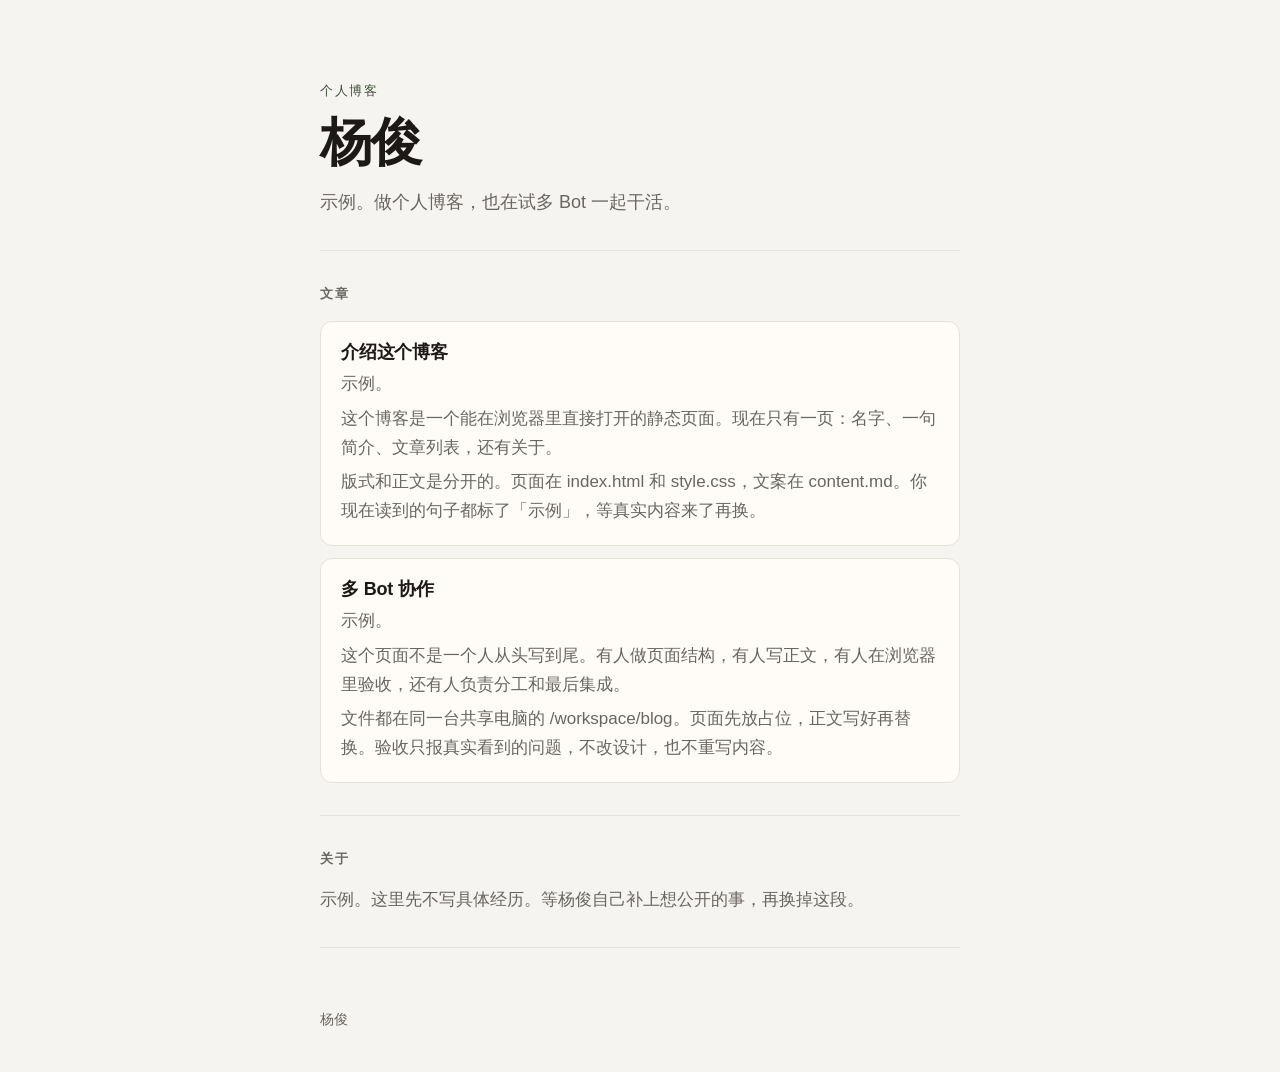
==== index.html @ a37a813a "Add personal blog static site" ====
<!DOCTYPE html>
<html lang="zh-Hans">
<head>
  <meta charset="utf-8">
  <meta name="viewport" content="width=device-width, initial-scale=1">
  <title>杨俊</title>
  <meta name="description" content="示例。做个人博客，也在试多 Bot 一起干活。">
  <link rel="stylesheet" href="style.css">
</head>
<body>
  <main>
    <header class="hero">
      <p class="kicker">个人博客</p>
      <h1>杨俊</h1>
      <p class="bio">示例。做个人博客，也在试多 Bot 一起干活。</p>
    </header>

    <section class="posts" aria-labelledby="posts-heading">
      <h2 id="posts-heading">文章</h2>
      <ol class="post-list">
        <li>
          <article>
            <h3>介绍这个博客</h3>
            <p>示例。</p>
            <p>这个博客是一个能在浏览器里直接打开的静态页面。现在只有一页：名字、一句简介、文章列表，还有关于。</p>
            <p>版式和正文是分开的。页面在 index.html 和 style.css，文案在 content.md。你现在读到的句子都标了「示例」，等真实内容来了再换。</p>
          </article>
        </li>
        <li>
          <article>
            <h3>多 Bot 协作</h3>
            <p>示例。</p>
            <p>这个页面不是一个人从头写到尾。有人做页面结构，有人写正文，有人在浏览器里验收，还有人负责分工和最后集成。</p>
            <p>文件都在同一台共享电脑的 /workspace/blog。页面先放占位，正文写好再替换。验收只报真实看到的问题，不改设计，也不重写内容。</p>
          </article>
        </li>
      </ol>
    </section>

    <section class="about" aria-labelledby="about-heading">
      <h2 id="about-heading">关于</h2>
      <p>示例。这里先不写具体经历。等杨俊自己补上想公开的事，再换掉这段。</p>
    </section>
  </main>
  <footer>
    <p>杨俊</p>
  </footer>
</body>
</html>
---- style.css ----
:root {
  --bg: #f6f4f0;
  --paper: #fffcf8;
  --ink: #1c1917;
  --muted: #6b6560;
  --line: #e6e1d8;
  --accent: #3f4f3a;
  --max: 40rem;
}

*,
*::before,
*::after {
  box-sizing: border-box;
}

html {
  -webkit-text-size-adjust: 100%;
}

body {
  margin: 0;
  min-height: 100vh;
  background: var(--bg);
  color: var(--ink);
  font-family: "PingFang SC", "Hiragino Sans GB", "Noto Sans SC", "Source Han Sans SC", "Microsoft YaHei", sans-serif;
  font-size: 1.0625rem;
  line-height: 1.7;
}

main {
  width: min(100% - 2rem, var(--max));
  margin: 0 auto;
  padding: 3.5rem 0 2.5rem;
}

.hero {
  padding-bottom: 2rem;
  border-bottom: 1px solid var(--line);
}

.kicker {
  margin: 0 0 0.75rem;
  color: var(--accent);
  font-size: 0.8125rem;
  letter-spacing: 0.12em;
}

h1 {
  margin: 0;
  font-size: clamp(2.25rem, 8vw, 3.25rem);
  font-weight: 650;
  letter-spacing: -0.03em;
  line-height: 1.1;
}

.bio {
  margin: 1rem 0 0;
  max-width: 28em;
  color: var(--muted);
  font-size: 1.125rem;
}

section {
  padding: 2rem 0;
  border-bottom: 1px solid var(--line);
}

h2 {
  margin: 0 0 1rem;
  font-size: 0.8125rem;
  font-weight: 600;
  letter-spacing: 0.12em;
  text-transform: uppercase;
  color: var(--muted);
}

.post-list {
  list-style: none;
  margin: 0;
  padding: 0;
  display: grid;
  gap: 0.75rem;
}

.post-list article {
  background: var(--paper);
  border: 1px solid var(--line);
  border-radius: 0.75rem;
  padding: 1rem 1.1rem 1.05rem;
}

.post-list h3 {
  margin: 0;
  font-size: 1.125rem;
  font-weight: 650;
  letter-spacing: -0.01em;
  line-height: 1.35;
}

.post-list p,
.about p {
  margin: 0.35rem 0 0;
  color: var(--muted);
}

footer {
  width: min(100% - 2rem, var(--max));
  margin: 0 auto;
  padding: 1.25rem 0 2.5rem;
  color: var(--muted);
  font-size: 0.875rem;
}

footer p {
  margin: 0;
}

@media (min-width: 40rem) {
  main {
    padding-top: 5rem;
  }

  .post-list article {
    padding: 1.15rem 1.25rem 1.2rem;
  }
}
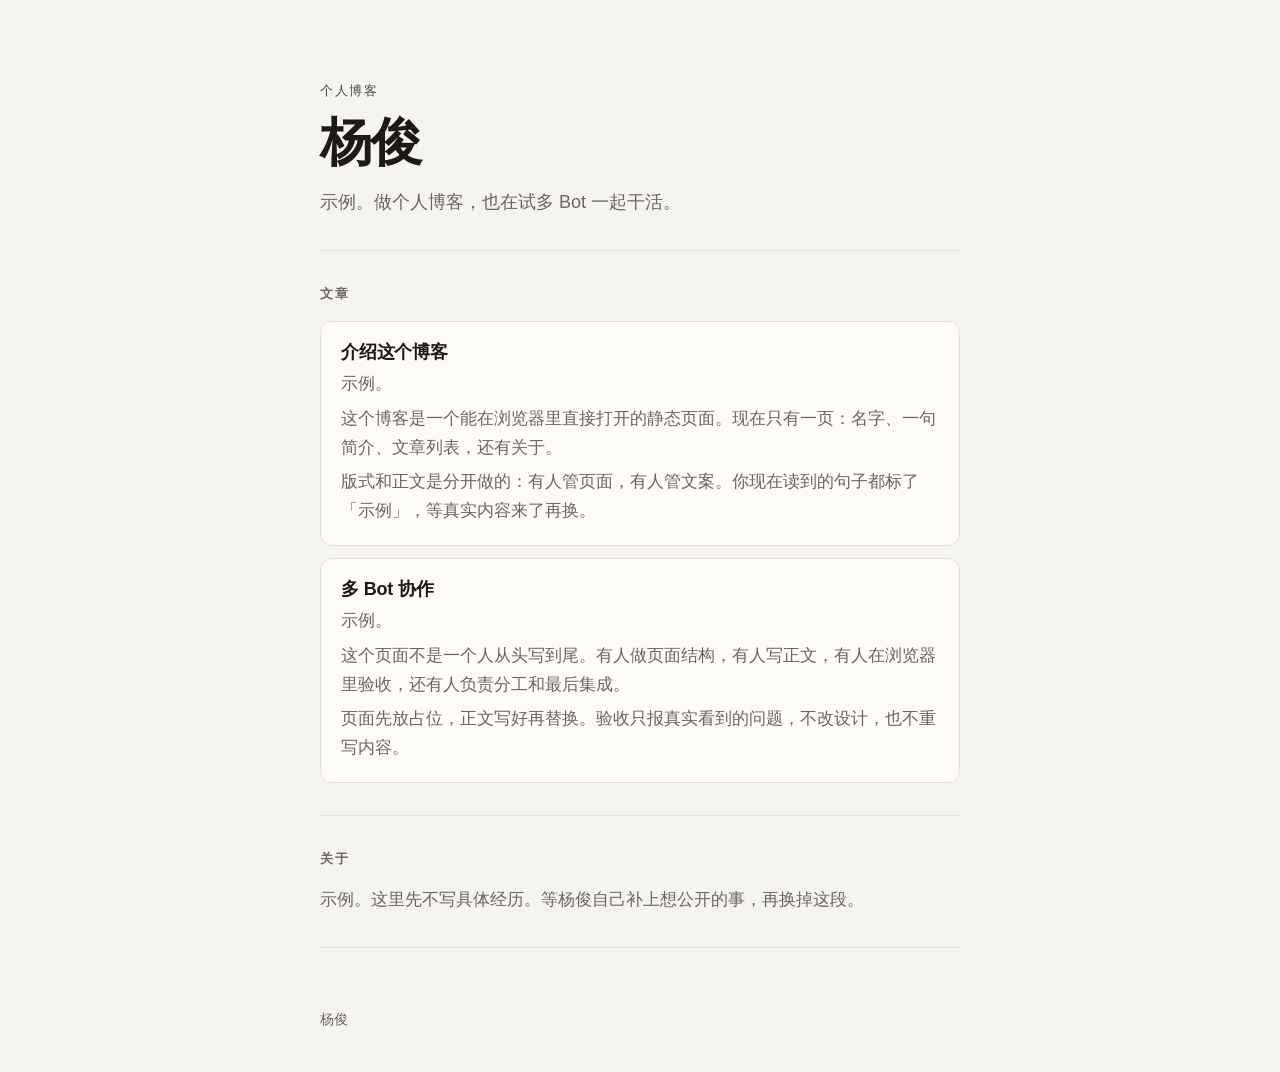
==== commit 56ee2252: "Remove internal paths from public blog copy Sync content.md into index.html so readers no longer see" ====
--- a/index.html
+++ b/index.html
@@ -23,7 +23,7 @@
             <h3>介绍这个博客</h3>
             <p>示例。</p>
             <p>这个博客是一个能在浏览器里直接打开的静态页面。现在只有一页：名字、一句简介、文章列表，还有关于。</p>
-            <p>版式和正文是分开的。页面在 index.html 和 style.css，文案在 content.md。你现在读到的句子都标了「示例」，等真实内容来了再换。</p>
+            <p>版式和正文是分开做的：有人管页面，有人管文案。你现在读到的句子都标了「示例」，等真实内容来了再换。</p>
           </article>
         </li>
         <li>
@@ -31,7 +31,7 @@
             <h3>多 Bot 协作</h3>
             <p>示例。</p>
             <p>这个页面不是一个人从头写到尾。有人做页面结构，有人写正文，有人在浏览器里验收，还有人负责分工和最后集成。</p>
-            <p>文件都在同一台共享电脑的 /workspace/blog。页面先放占位，正文写好再替换。验收只报真实看到的问题，不改设计，也不重写内容。</p>
+            <p>页面先放占位，正文写好再替换。验收只报真实看到的问题，不改设计，也不重写内容。</p>
           </article>
         </li>
       </ol>
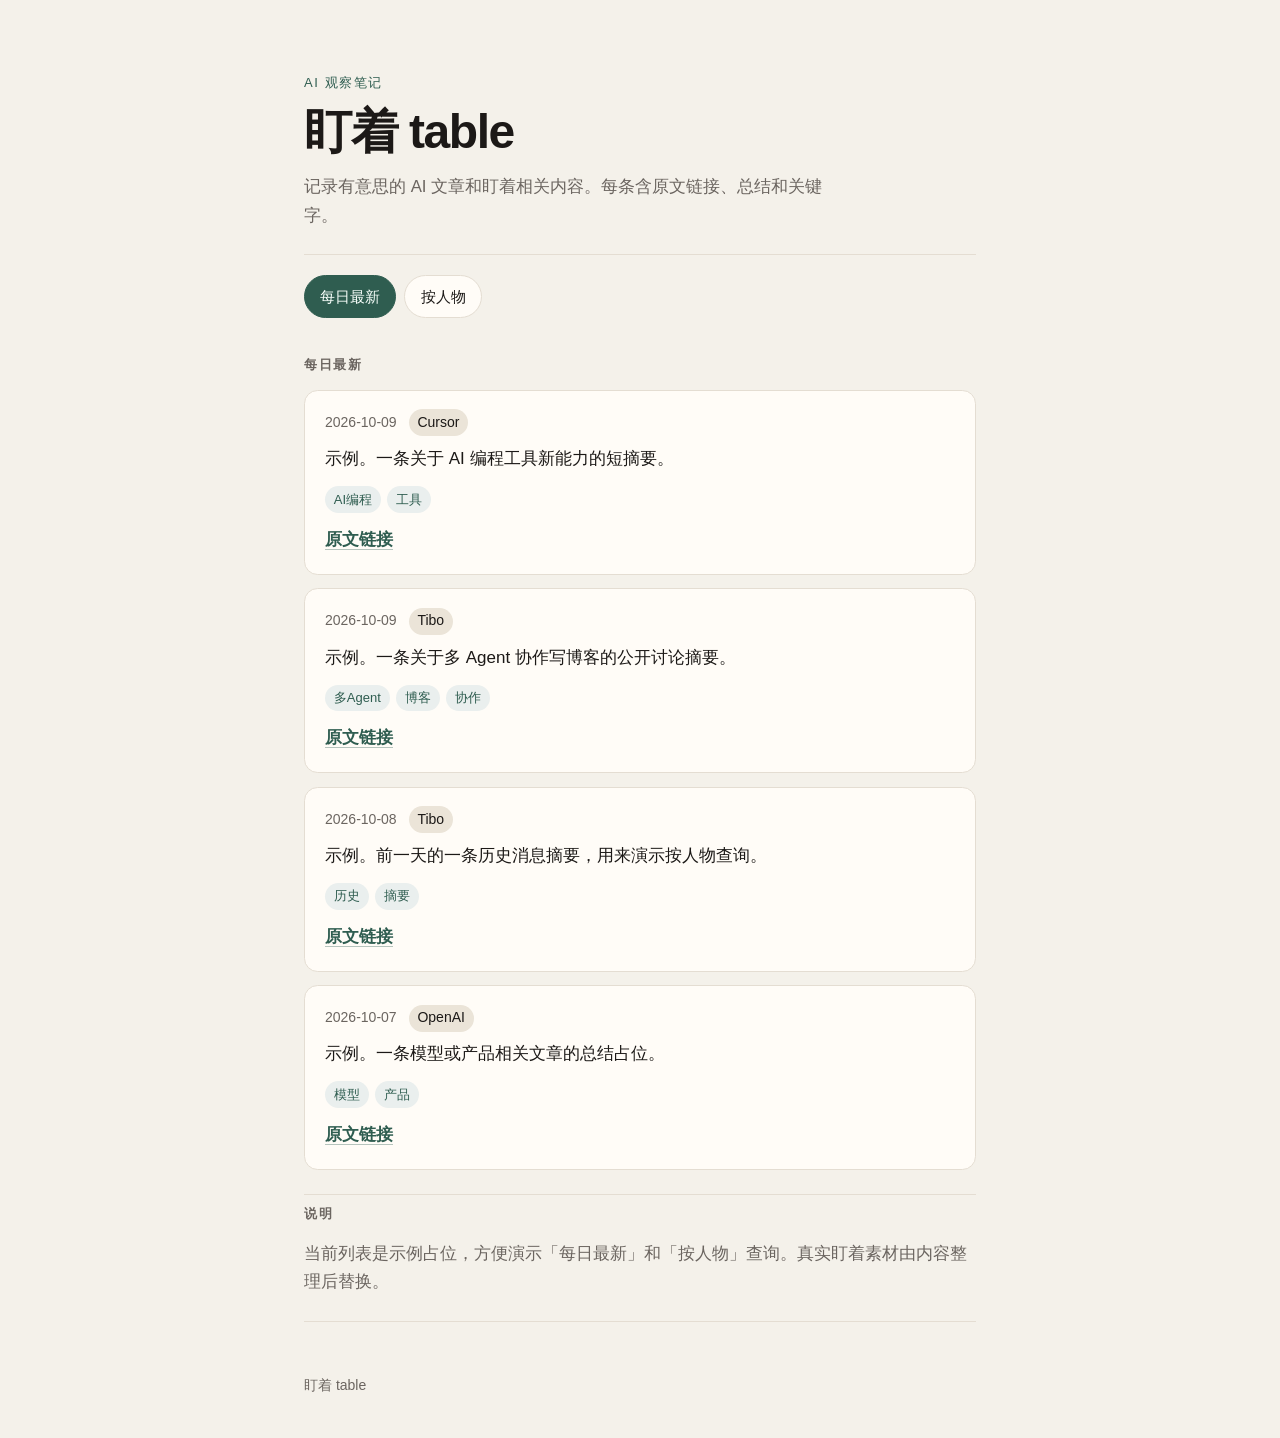
==== commit 8b51e8c2: "Rebuild site as 盯着 table with latest and person views Add placeholder posts with source link, summar" ====
--- a/index.html
+++ b/index.html
@@ -3,47 +3,40 @@
 <head>
   <meta charset="utf-8">
   <meta name="viewport" content="width=device-width, initial-scale=1">
-  <title>杨俊</title>
-  <meta name="description" content="示例。做个人博客，也在试多 Bot 一起干活。">
+  <title>盯着 table</title>
+  <meta name="description" content="盯着 table：记录有意思的 AI 文章与盯着相关内容。">
   <link rel="stylesheet" href="style.css">
 </head>
 <body>
   <main>
     <header class="hero">
-      <p class="kicker">个人博客</p>
-      <h1>杨俊</h1>
-      <p class="bio">示例。做个人博客，也在试多 Bot 一起干活。</p>
+      <p class="kicker">AI 观察笔记</p>
+      <h1>盯着 table</h1>
+      <p class="bio">记录有意思的 AI 文章和盯着相关内容。每条含原文链接、总结和关键字。</p>
     </header>
 
-    <section class="posts" aria-labelledby="posts-heading">
-      <h2 id="posts-heading">文章</h2>
-      <ol class="post-list">
-        <li>
-          <article>
-            <h3>介绍这个博客</h3>
-            <p>示例。</p>
-            <p>这个博客是一个能在浏览器里直接打开的静态页面。现在只有一页：名字、一句简介、文章列表，还有关于。</p>
-            <p>版式和正文是分开做的：有人管页面，有人管文案。你现在读到的句子都标了「示例」，等真实内容来了再换。</p>
-          </article>
-        </li>
-        <li>
-          <article>
-            <h3>多 Bot 协作</h3>
-            <p>示例。</p>
-            <p>这个页面不是一个人从头写到尾。有人做页面结构，有人写正文，有人在浏览器里验收，还有人负责分工和最后集成。</p>
-            <p>页面先放占位，正文写好再替换。验收只报真实看到的问题，不改设计，也不重写内容。</p>
-          </article>
-        </li>
-      </ol>
+    <nav class="tabs" role="tablist" aria-label="查询方式">
+      <button type="button" class="tab is-active" role="tab" data-view="latest" aria-selected="true">每日最新</button>
+      <button type="button" class="tab" role="tab" data-view="person" aria-selected="false">按人物</button>
+    </nav>
+
+    <div id="person-bar" class="person-bar" hidden aria-label="人物筛选"></div>
+
+    <section class="feed" aria-labelledby="view-label">
+      <h2 id="view-label">每日最新</h2>
+      <div id="post-list" class="post-list"></div>
+      <p id="empty" class="empty" hidden>暂无条目。</p>
     </section>
 
     <section class="about" aria-labelledby="about-heading">
-      <h2 id="about-heading">关于</h2>
-      <p>示例。这里先不写具体经历。等杨俊自己补上想公开的事，再换掉这段。</p>
+      <h2 id="about-heading">说明</h2>
+      <p>当前列表是示例占位，方便演示「每日最新」和「按人物」查询。真实盯着素材由内容整理后替换。</p>
     </section>
   </main>
   <footer>
-    <p>杨俊</p>
+    <p>盯着 table</p>
   </footer>
+  <script src="data.js"></script>
+  <script src="app.js"></script>
 </body>
 </html>
--- a/style.css
+++ b/style.css
@@ -1,11 +1,12 @@
 :root {
-  --bg: #f6f4f0;
-  --paper: #fffcf8;
+  --bg: #f4f1ea;
+  --paper: #fffcf7;
   --ink: #1c1917;
   --muted: #6b6560;
-  --line: #e6e1d8;
-  --accent: #3f4f3a;
-  --max: 40rem;
+  --line: #e4ddd2;
+  --accent: #2f5d50;
+  --chip: #ebe4d8;
+  --max: 42rem;
 }
 
 *,
@@ -31,11 +32,11 @@
 main {
   width: min(100% - 2rem, var(--max));
   margin: 0 auto;
-  padding: 3.5rem 0 2.5rem;
+  padding: 3rem 0 2rem;
 }
 
 .hero {
-  padding-bottom: 2rem;
+  padding-bottom: 1.5rem;
   border-bottom: 1px solid var(--line);
 }
 
@@ -48,26 +49,65 @@
 
 h1 {
   margin: 0;
-  font-size: clamp(2.25rem, 8vw, 3.25rem);
+  font-size: clamp(2rem, 8vw, 3rem);
   font-weight: 650;
   letter-spacing: -0.03em;
   line-height: 1.1;
 }
 
 .bio {
-  margin: 1rem 0 0;
-  max-width: 28em;
-  color: var(--muted);
-  font-size: 1.125rem;
-}
-
-section {
-  padding: 2rem 0;
+  margin: 0.9rem 0 0;
+  max-width: 32em;
+  color: var(--muted);
+  font-size: 1.05rem;
+}
+
+.tabs {
+  display: flex;
+  gap: 0.5rem;
+  margin: 1.25rem 0 0.75rem;
+}
+
+.tab,
+.chip {
+  appearance: none;
+  border: 1px solid var(--line);
+  background: var(--paper);
+  color: var(--ink);
+  border-radius: 999px;
+  padding: 0.45rem 0.95rem;
+  font: inherit;
+  font-size: 0.95rem;
+  cursor: pointer;
+}
+
+.tab.is-active,
+.tab[aria-selected="true"],
+.chip[aria-pressed="true"] {
+  background: var(--accent);
+  border-color: var(--accent);
+  color: #f8fffb;
+}
+
+.person-bar {
+  display: flex;
+  flex-wrap: wrap;
+  gap: 0.5rem;
+  margin: 0 0 1rem;
+}
+
+.chip {
+  background: var(--chip);
+}
+
+.feed,
+.about {
+  padding: 0.5rem 0 1.5rem;
   border-bottom: 1px solid var(--line);
 }
 
 h2 {
-  margin: 0 0 1rem;
+  margin: 0 0 0.9rem;
   font-size: 0.8125rem;
   font-weight: 600;
   letter-spacing: 0.12em;
@@ -76,31 +116,79 @@
 }
 
 .post-list {
-  list-style: none;
-  margin: 0;
-  padding: 0;
   display: grid;
-  gap: 0.75rem;
-}
-
-.post-list article {
+  gap: 0.85rem;
+}
+
+.card {
   background: var(--paper);
   border: 1px solid var(--line);
-  border-radius: 0.75rem;
+  border-radius: 0.85rem;
   padding: 1rem 1.1rem 1.05rem;
 }
 
-.post-list h3 {
-  margin: 0;
-  font-size: 1.125rem;
-  font-weight: 650;
-  letter-spacing: -0.01em;
-  line-height: 1.35;
-}
-
-.post-list p,
+.meta {
+  display: flex;
+  flex-wrap: wrap;
+  gap: 0.5rem 0.75rem;
+  align-items: center;
+  color: var(--muted);
+  font-size: 0.875rem;
+}
+
+.person {
+  display: inline-flex;
+  align-items: center;
+  padding: 0.1rem 0.55rem;
+  border-radius: 999px;
+  background: var(--chip);
+  color: var(--ink);
+}
+
+.summary {
+  margin: 0.55rem 0 0;
+}
+
+.keywords {
+  list-style: none;
+  display: flex;
+  flex-wrap: wrap;
+  gap: 0.4rem;
+  margin: 0.75rem 0 0;
+  padding: 0;
+}
+
+.keywords li {
+  font-size: 0.8125rem;
+  color: var(--accent);
+  background: color-mix(in srgb, var(--accent) 10%, white);
+  border-radius: 999px;
+  padding: 0.15rem 0.55rem;
+}
+
+.link-row {
+  margin: 0.8rem 0 0;
+}
+
+.link-row a {
+  color: var(--accent);
+  font-weight: 600;
+  text-decoration: none;
+  border-bottom: 1px solid color-mix(in srgb, var(--accent) 35%, transparent);
+}
+
+.link-row a:hover,
+.link-row a:focus-visible {
+  border-bottom-color: var(--accent);
+}
+
+.empty {
+  margin: 0;
+  color: var(--muted);
+}
+
 .about p {
-  margin: 0.35rem 0 0;
+  margin: 0;
   color: var(--muted);
 }
 
@@ -118,10 +206,10 @@
 
 @media (min-width: 40rem) {
   main {
-    padding-top: 5rem;
+    padding-top: 4.5rem;
   }
 
-  .post-list article {
+  .card {
     padding: 1.15rem 1.25rem 1.2rem;
   }
 }
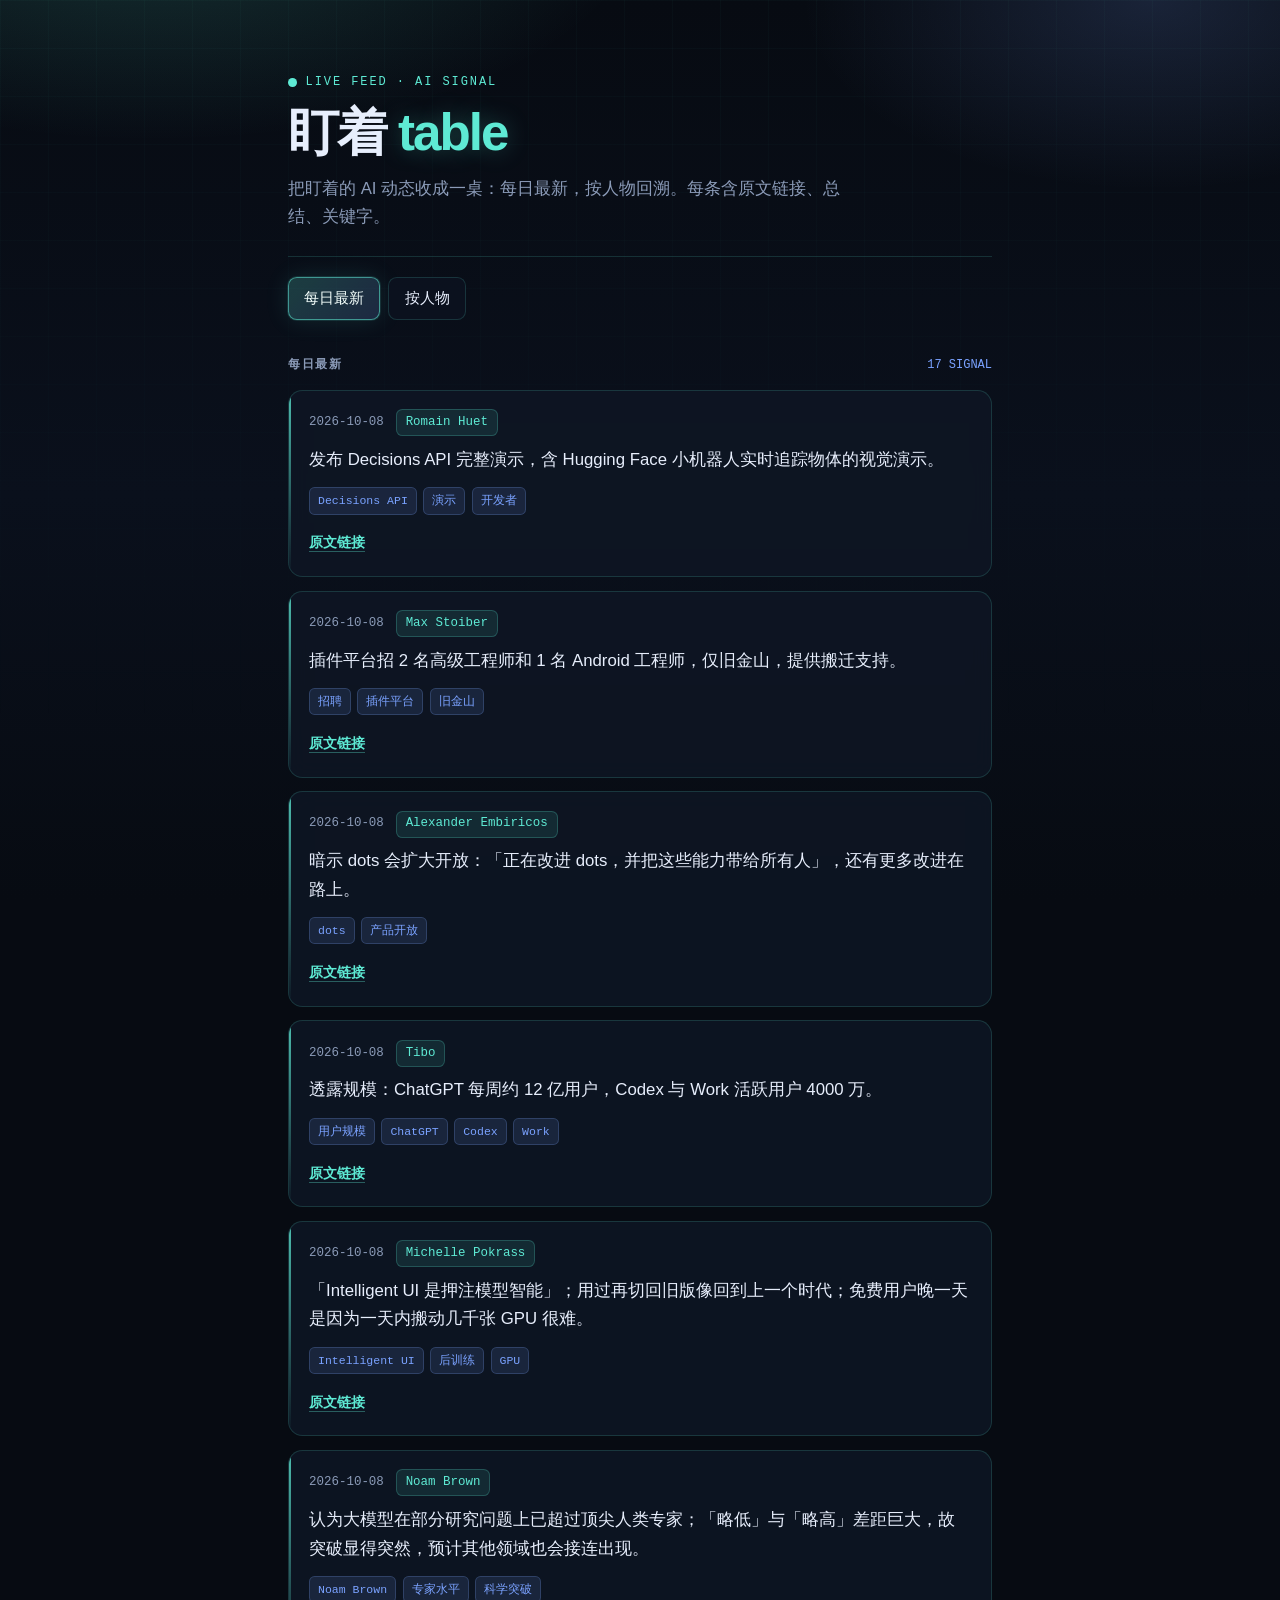
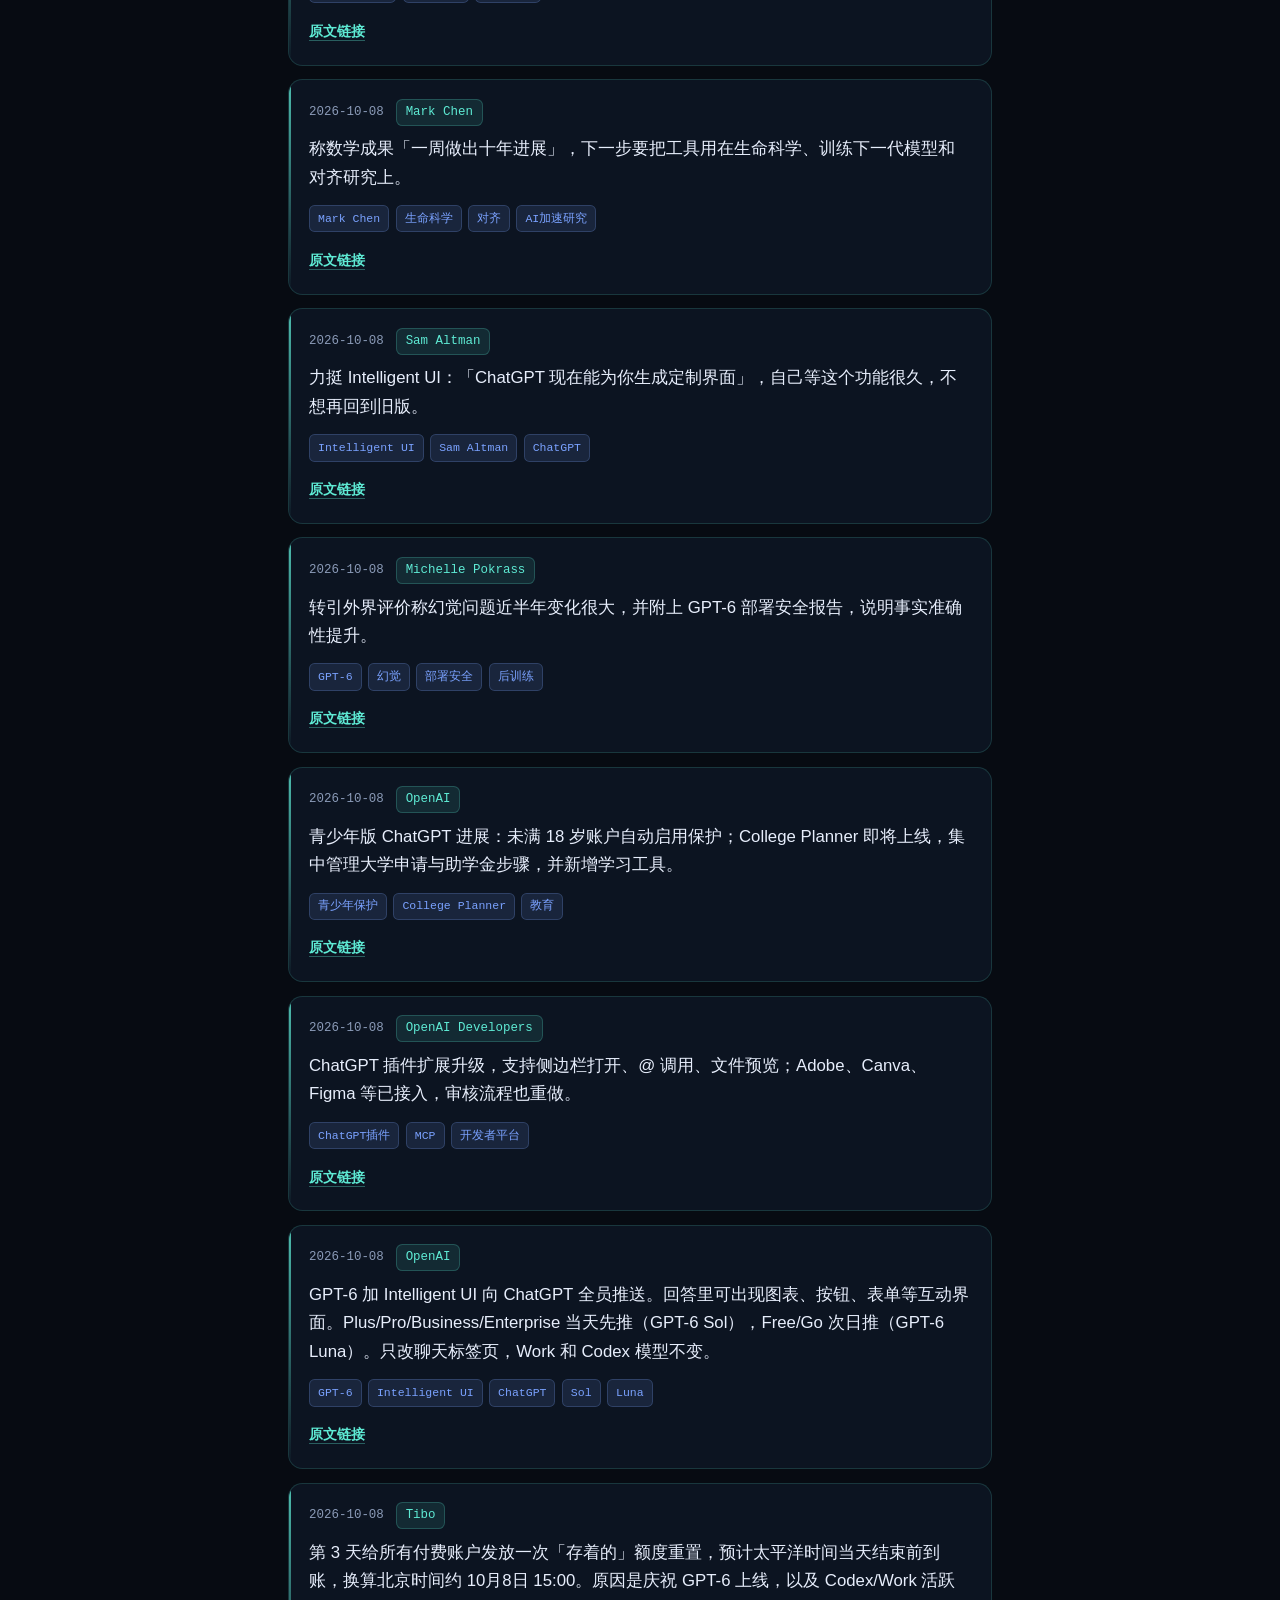
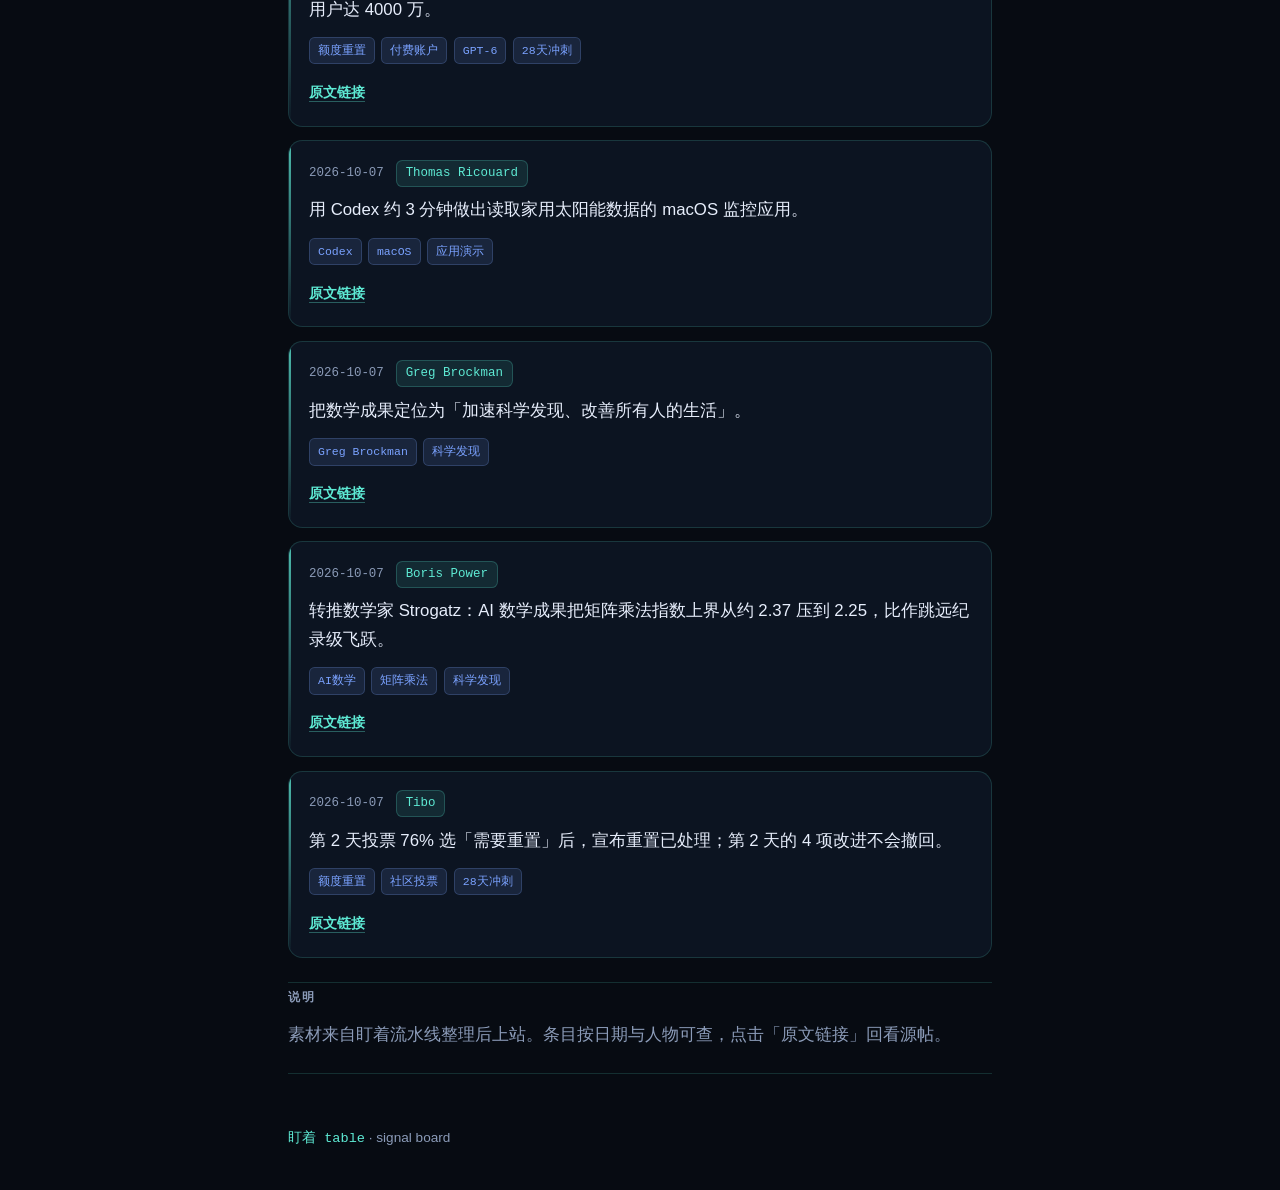
==== commit 1de01652: "Ship Oct 8 watch entries and darker tech UI Replace placeholders with curated posts and restyle the " ====
--- a/index.html
+++ b/index.html
@@ -5,14 +5,19 @@
   <meta name="viewport" content="width=device-width, initial-scale=1">
   <title>盯着 table</title>
   <meta name="description" content="盯着 table：记录有意思的 AI 文章与盯着相关内容。">
+  <meta name="theme-color" content="#070b12">
   <link rel="stylesheet" href="style.css">
 </head>
 <body>
+  <div class="bg" aria-hidden="true"></div>
   <main>
     <header class="hero">
-      <p class="kicker">AI 观察笔记</p>
-      <h1>盯着 table</h1>
-      <p class="bio">记录有意思的 AI 文章和盯着相关内容。每条含原文链接、总结和关键字。</p>
+      <div class="status-row">
+        <span class="pulse" aria-hidden="true"></span>
+        <p class="kicker">LIVE FEED · AI SIGNAL</p>
+      </div>
+      <h1>盯着 <span class="accent">table</span></h1>
+      <p class="bio">把盯着的 AI 动态收成一桌：每日最新，按人物回溯。每条含原文链接、总结、关键字。</p>
     </header>
 
     <nav class="tabs" role="tablist" aria-label="查询方式">
@@ -23,18 +28,21 @@
     <div id="person-bar" class="person-bar" hidden aria-label="人物筛选"></div>
 
     <section class="feed" aria-labelledby="view-label">
-      <h2 id="view-label">每日最新</h2>
+      <div class="section-head">
+        <h2 id="view-label">每日最新</h2>
+        <p class="count" id="post-count"></p>
+      </div>
       <div id="post-list" class="post-list"></div>
       <p id="empty" class="empty" hidden>暂无条目。</p>
     </section>
 
     <section class="about" aria-labelledby="about-heading">
       <h2 id="about-heading">说明</h2>
-      <p>当前列表是示例占位，方便演示「每日最新」和「按人物」查询。真实盯着素材由内容整理后替换。</p>
+      <p>素材来自盯着流水线整理后上站。条目按日期与人物可查，点击「原文链接」回看源帖。</p>
     </section>
   </main>
   <footer>
-    <p>盯着 table</p>
+    <p><span class="mono">盯着 table</span> · signal board</p>
   </footer>
   <script src="data.js"></script>
   <script src="app.js"></script>
--- a/style.css
+++ b/style.css
@@ -1,12 +1,16 @@
 :root {
-  --bg: #f4f1ea;
-  --paper: #fffcf7;
-  --ink: #1c1917;
-  --muted: #6b6560;
-  --line: #e4ddd2;
-  --accent: #2f5d50;
-  --chip: #ebe4d8;
-  --max: 42rem;
+  --bg: #070b12;
+  --bg-2: #0c1220;
+  --paper: rgba(14, 22, 36, 0.88);
+  --ink: #e7eefc;
+  --muted: #8b9bb8;
+  --line: rgba(94, 234, 212, 0.16);
+  --accent: #5eead4;
+  --accent-2: #7aa2ff;
+  --glow: rgba(94, 234, 212, 0.28);
+  --chip: rgba(122, 162, 255, 0.12);
+  --max: 44rem;
+  --mono: ui-monospace, SFMono-Regular, Menlo, Consolas, "Liberation Mono", monospace;
 }
 
 *,
@@ -25,8 +29,30 @@
   background: var(--bg);
   color: var(--ink);
   font-family: "PingFang SC", "Hiragino Sans GB", "Noto Sans SC", "Source Han Sans SC", "Microsoft YaHei", sans-serif;
-  font-size: 1.0625rem;
+  font-size: 1.05rem;
   line-height: 1.7;
+}
+
+.bg {
+  position: fixed;
+  inset: 0;
+  z-index: -1;
+  background:
+    radial-gradient(900px 420px at 12% -10%, rgba(94, 234, 212, 0.18), transparent 55%),
+    radial-gradient(700px 380px at 90% 0%, rgba(122, 162, 255, 0.16), transparent 50%),
+    linear-gradient(180deg, #070b12 0%, #0a101c 55%, #070b12 100%);
+}
+
+.bg::after {
+  content: "";
+  position: absolute;
+  inset: 0;
+  background-image:
+    linear-gradient(rgba(94, 234, 212, 0.05) 1px, transparent 1px),
+    linear-gradient(90deg, rgba(94, 234, 212, 0.05) 1px, transparent 1px);
+  background-size: 48px 48px;
+  mask-image: linear-gradient(180deg, rgba(0, 0, 0, 0.55), transparent 85%);
+  pointer-events: none;
 }
 
 main {
@@ -40,79 +66,131 @@
   border-bottom: 1px solid var(--line);
 }
 
+.status-row {
+  display: flex;
+  align-items: center;
+  gap: 0.55rem;
+  margin-bottom: 0.85rem;
+}
+
+.pulse {
+  width: 0.55rem;
+  height: 0.55rem;
+  border-radius: 50%;
+  background: var(--accent);
+  box-shadow: 0 0 0 0 var(--glow);
+  animation: pulse 2s infinite;
+}
+
+@keyframes pulse {
+  0% { box-shadow: 0 0 0 0 rgba(94, 234, 212, 0.45); }
+  70% { box-shadow: 0 0 0 0.55rem rgba(94, 234, 212, 0); }
+  100% { box-shadow: 0 0 0 0 rgba(94, 234, 212, 0); }
+}
+
 .kicker {
-  margin: 0 0 0.75rem;
-  color: var(--accent);
-  font-size: 0.8125rem;
-  letter-spacing: 0.12em;
+  margin: 0;
+  color: var(--accent);
+  font-family: var(--mono);
+  font-size: 0.75rem;
+  letter-spacing: 0.16em;
 }
 
 h1 {
   margin: 0;
-  font-size: clamp(2rem, 8vw, 3rem);
-  font-weight: 650;
-  letter-spacing: -0.03em;
-  line-height: 1.1;
+  font-size: clamp(2.2rem, 9vw, 3.2rem);
+  font-weight: 700;
+  letter-spacing: -0.04em;
+  line-height: 1.05;
+}
+
+h1 .accent {
+  color: var(--accent);
+  text-shadow: 0 0 24px var(--glow);
 }
 
 .bio {
-  margin: 0.9rem 0 0;
-  max-width: 32em;
-  color: var(--muted);
-  font-size: 1.05rem;
+  margin: 0.95rem 0 0;
+  max-width: 34em;
+  color: var(--muted);
 }
 
 .tabs {
   display: flex;
   gap: 0.5rem;
-  margin: 1.25rem 0 0.75rem;
+  margin: 1.25rem 0 0.85rem;
 }
 
 .tab,
 .chip {
   appearance: none;
   border: 1px solid var(--line);
-  background: var(--paper);
+  background: rgba(12, 18, 32, 0.85);
   color: var(--ink);
-  border-radius: 999px;
-  padding: 0.45rem 0.95rem;
+  border-radius: 0.55rem;
+  padding: 0.5rem 0.95rem;
   font: inherit;
-  font-size: 0.95rem;
+  font-size: 0.92rem;
   cursor: pointer;
+  transition: border-color 0.15s ease, background 0.15s ease, box-shadow 0.15s ease;
+}
+
+.tab:hover,
+.chip:hover {
+  border-color: rgba(94, 234, 212, 0.45);
 }
 
 .tab.is-active,
 .tab[aria-selected="true"],
 .chip[aria-pressed="true"] {
-  background: var(--accent);
-  border-color: var(--accent);
-  color: #f8fffb;
+  background: linear-gradient(135deg, rgba(94, 234, 212, 0.22), rgba(122, 162, 255, 0.18));
+  border-color: rgba(94, 234, 212, 0.55);
+  color: #f4fffc;
+  box-shadow: 0 0 0 1px rgba(94, 234, 212, 0.12), 0 0 24px rgba(94, 234, 212, 0.12);
 }
 
 .person-bar {
   display: flex;
   flex-wrap: wrap;
-  gap: 0.5rem;
+  gap: 0.45rem;
   margin: 0 0 1rem;
 }
 
 .chip {
   background: var(--chip);
+  font-family: var(--mono);
+  font-size: 0.8rem;
 }
 
 .feed,
 .about {
-  padding: 0.5rem 0 1.5rem;
+  padding: 0.35rem 0 1.5rem;
   border-bottom: 1px solid var(--line);
 }
 
+.section-head {
+  display: flex;
+  align-items: baseline;
+  justify-content: space-between;
+  gap: 1rem;
+  margin-bottom: 0.9rem;
+}
+
 h2 {
-  margin: 0 0 0.9rem;
-  font-size: 0.8125rem;
+  margin: 0;
+  font-family: var(--mono);
+  font-size: 0.75rem;
   font-weight: 600;
-  letter-spacing: 0.12em;
+  letter-spacing: 0.14em;
   text-transform: uppercase;
   color: var(--muted);
+}
+
+.count {
+  margin: 0;
+  font-family: var(--mono);
+  font-size: 0.75rem;
+  color: var(--accent-2);
 }
 
 .post-list {
@@ -121,10 +199,22 @@
 }
 
 .card {
+  position: relative;
   background: var(--paper);
   border: 1px solid var(--line);
-  border-radius: 0.85rem;
+  border-radius: 0.9rem;
   padding: 1rem 1.1rem 1.05rem;
+  backdrop-filter: blur(10px);
+  overflow: hidden;
+}
+
+.card::before {
+  content: "";
+  position: absolute;
+  inset: 0 auto 0 0;
+  width: 2px;
+  background: linear-gradient(180deg, var(--accent), transparent);
+  opacity: 0.8;
 }
 
 .meta {
@@ -133,20 +223,22 @@
   gap: 0.5rem 0.75rem;
   align-items: center;
   color: var(--muted);
-  font-size: 0.875rem;
+  font-family: var(--mono);
+  font-size: 0.78rem;
 }
 
 .person {
   display: inline-flex;
   align-items: center;
-  padding: 0.1rem 0.55rem;
-  border-radius: 999px;
-  background: var(--chip);
-  color: var(--ink);
+  padding: 0.12rem 0.55rem;
+  border-radius: 0.4rem;
+  background: rgba(94, 234, 212, 0.1);
+  border: 1px solid rgba(94, 234, 212, 0.22);
+  color: var(--accent);
 }
 
 .summary {
-  margin: 0.55rem 0 0;
+  margin: 0.6rem 0 0;
 }
 
 .keywords {
@@ -154,41 +246,48 @@
   display: flex;
   flex-wrap: wrap;
   gap: 0.4rem;
-  margin: 0.75rem 0 0;
+  margin: 0.8rem 0 0;
   padding: 0;
 }
 
 .keywords li {
-  font-size: 0.8125rem;
-  color: var(--accent);
-  background: color-mix(in srgb, var(--accent) 10%, white);
-  border-radius: 999px;
-  padding: 0.15rem 0.55rem;
+  font-family: var(--mono);
+  font-size: 0.72rem;
+  color: var(--accent-2);
+  background: rgba(122, 162, 255, 0.12);
+  border: 1px solid rgba(122, 162, 255, 0.22);
+  border-radius: 0.35rem;
+  padding: 0.18rem 0.5rem;
 }
 
 .link-row {
-  margin: 0.8rem 0 0;
+  margin: 0.85rem 0 0;
 }
 
 .link-row a {
   color: var(--accent);
+  font-family: var(--mono);
+  font-size: 0.85rem;
   font-weight: 600;
   text-decoration: none;
-  border-bottom: 1px solid color-mix(in srgb, var(--accent) 35%, transparent);
+  border-bottom: 1px solid rgba(94, 234, 212, 0.35);
 }
 
 .link-row a:hover,
 .link-row a:focus-visible {
   border-bottom-color: var(--accent);
+  text-shadow: 0 0 12px var(--glow);
 }
 
 .empty {
   margin: 0;
   color: var(--muted);
+  font-family: var(--mono);
+  font-size: 0.85rem;
 }
 
 .about p {
-  margin: 0;
+  margin: 0.75rem 0 0;
   color: var(--muted);
 }
 
@@ -197,11 +296,16 @@
   margin: 0 auto;
   padding: 1.25rem 0 2.5rem;
   color: var(--muted);
-  font-size: 0.875rem;
+  font-size: 0.85rem;
 }
 
 footer p {
   margin: 0;
+}
+
+.mono {
+  font-family: var(--mono);
+  color: var(--accent);
 }
 
 @media (min-width: 40rem) {
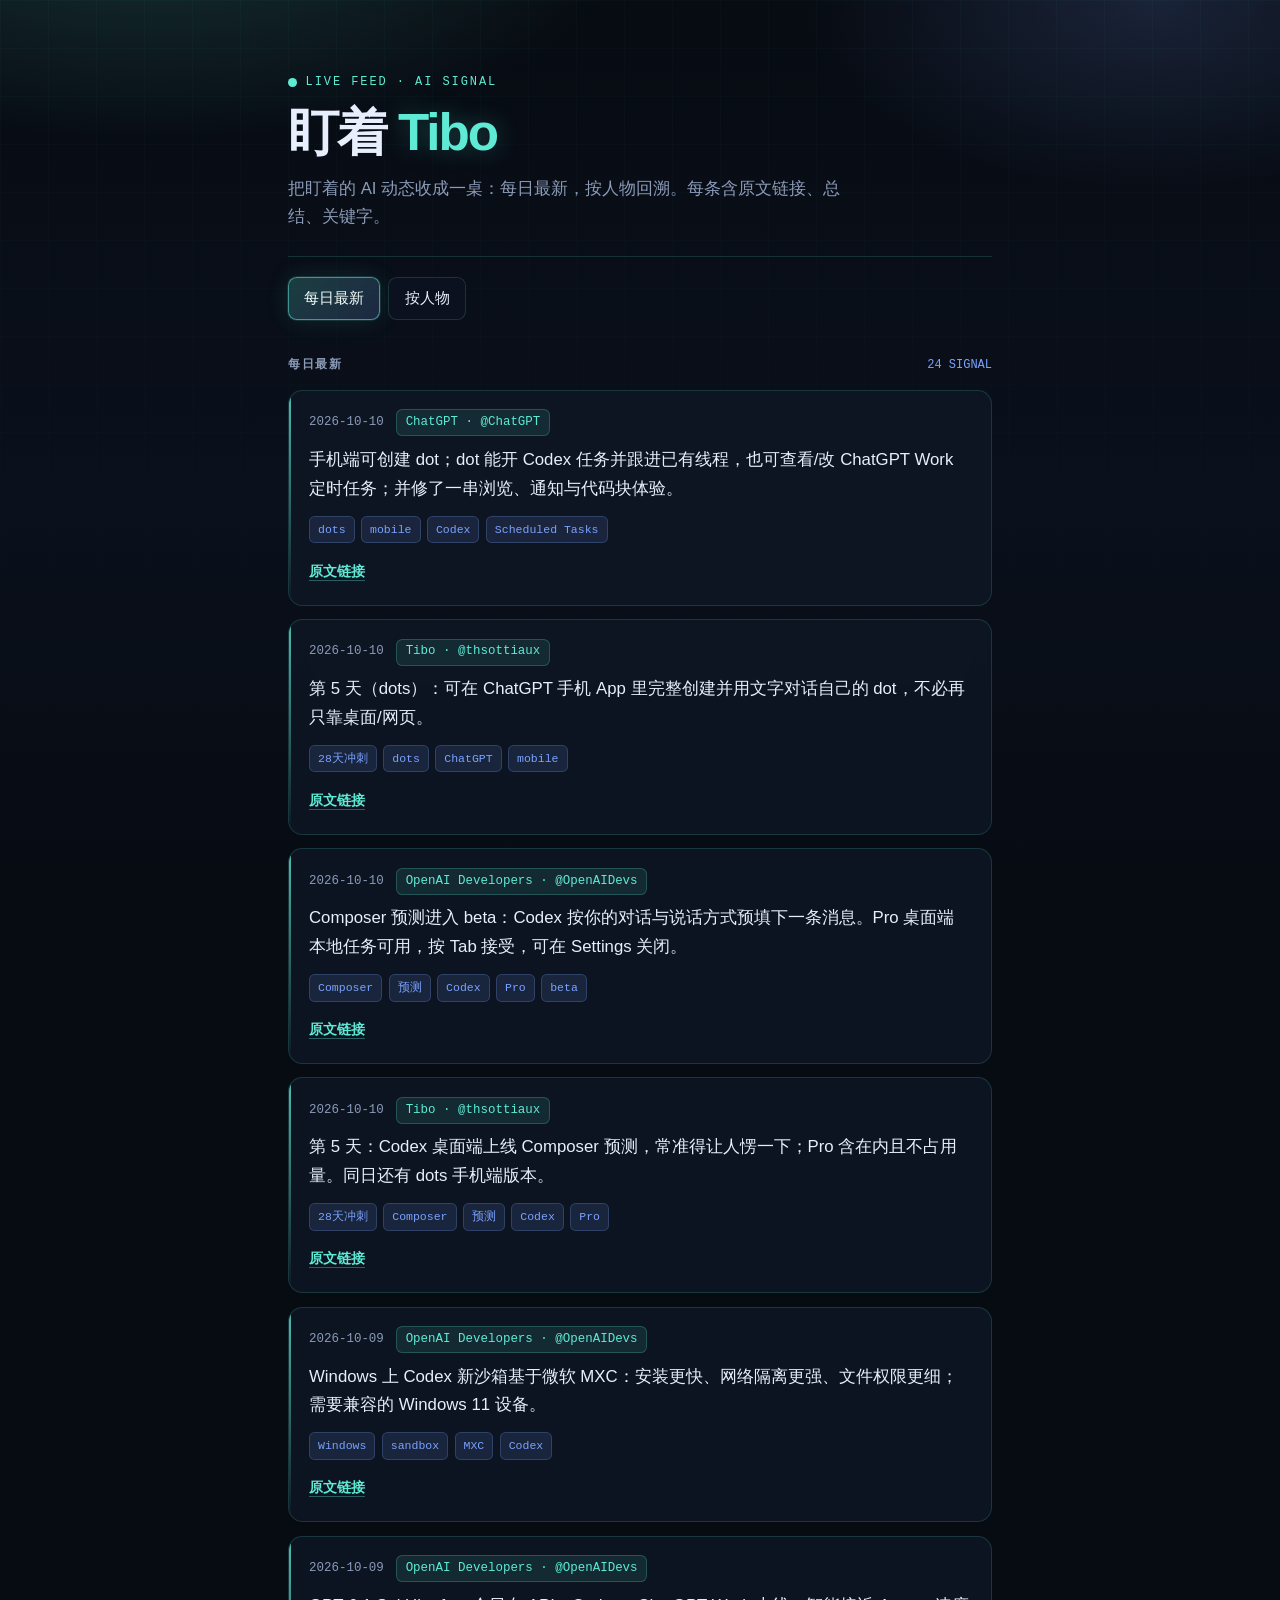
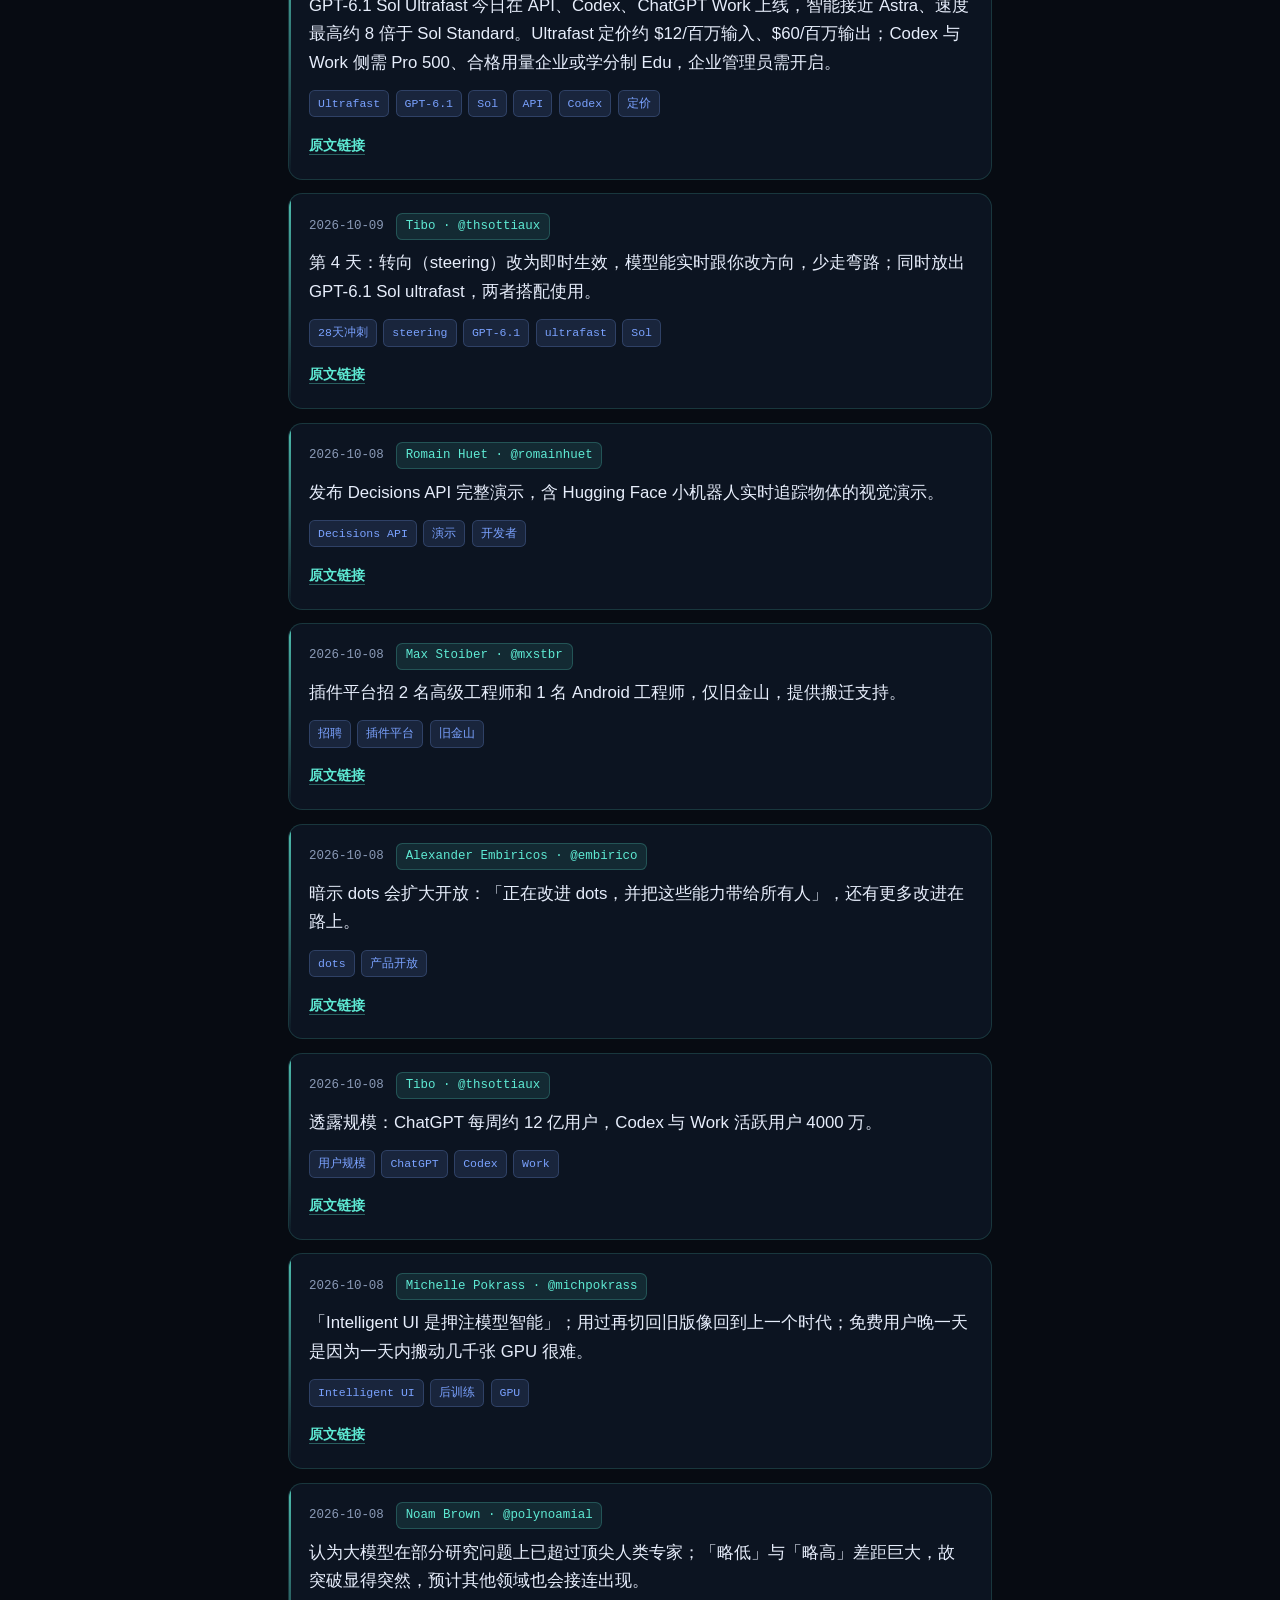
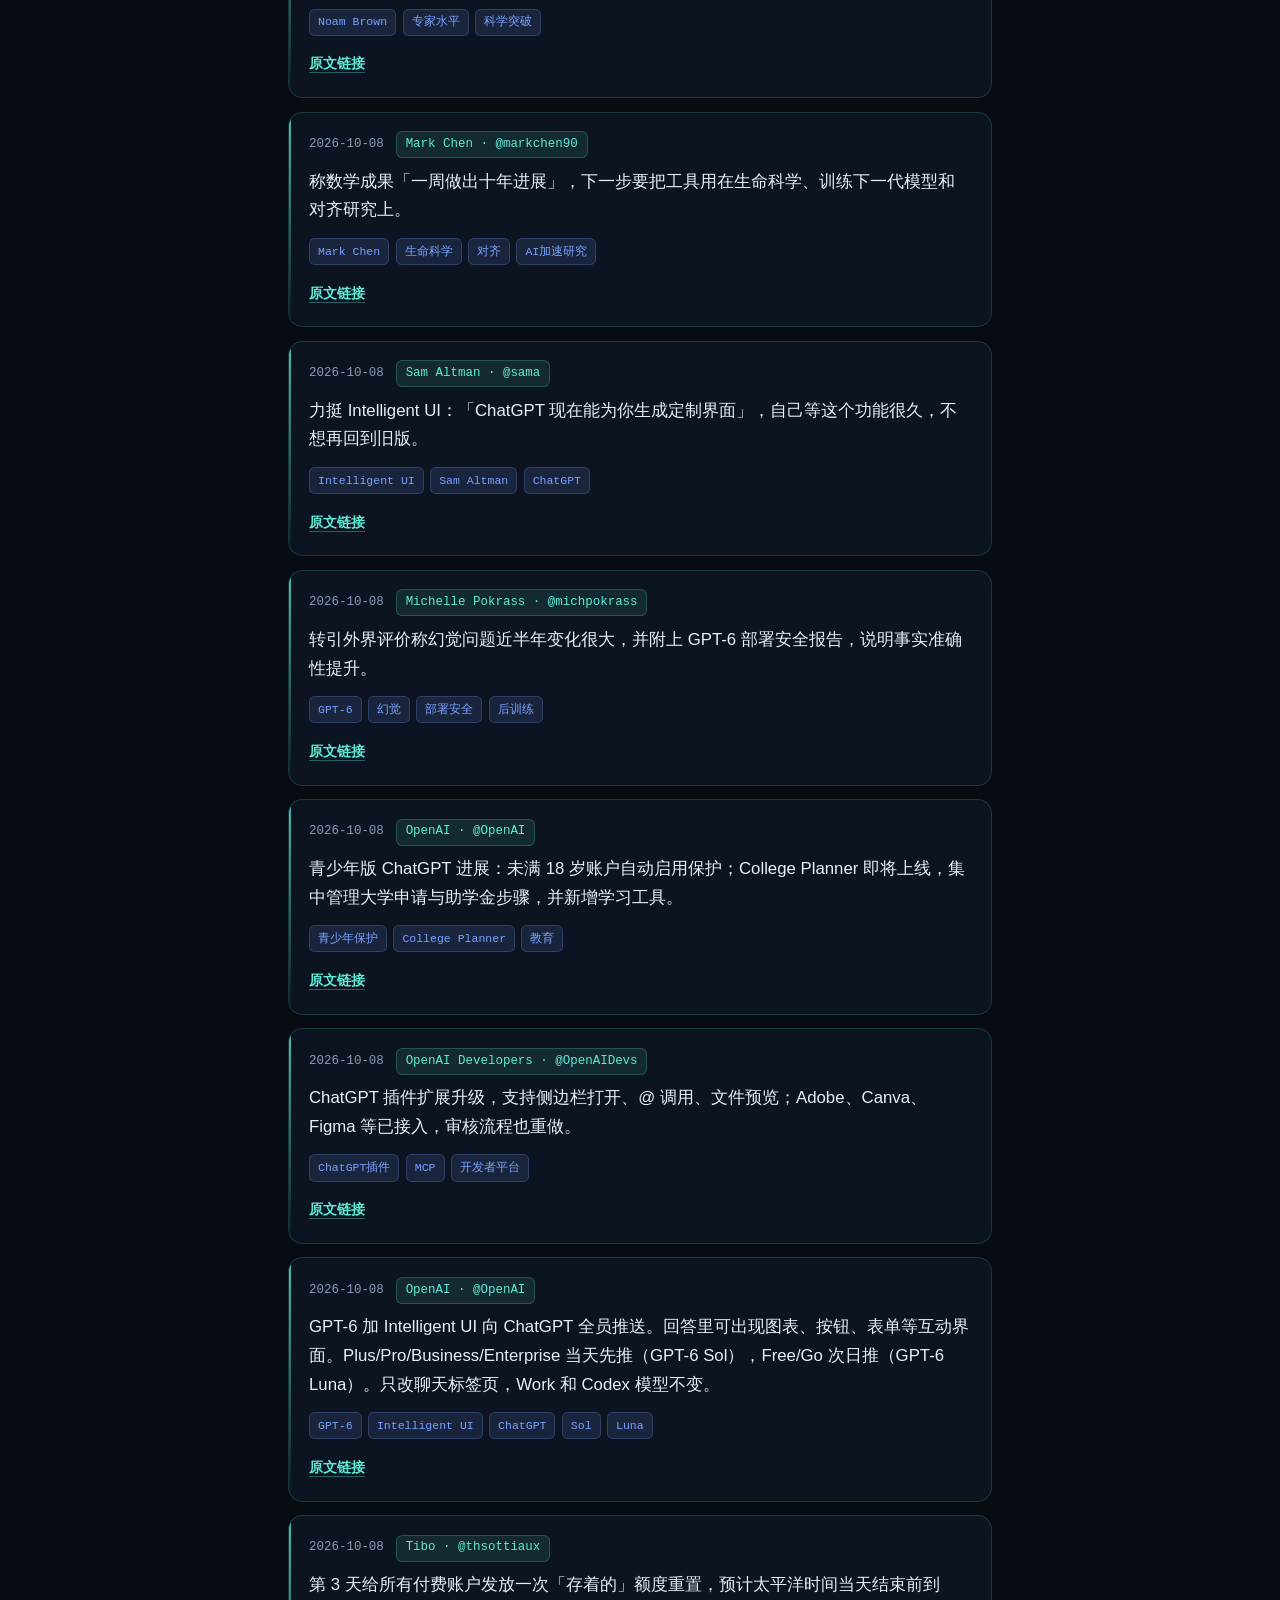
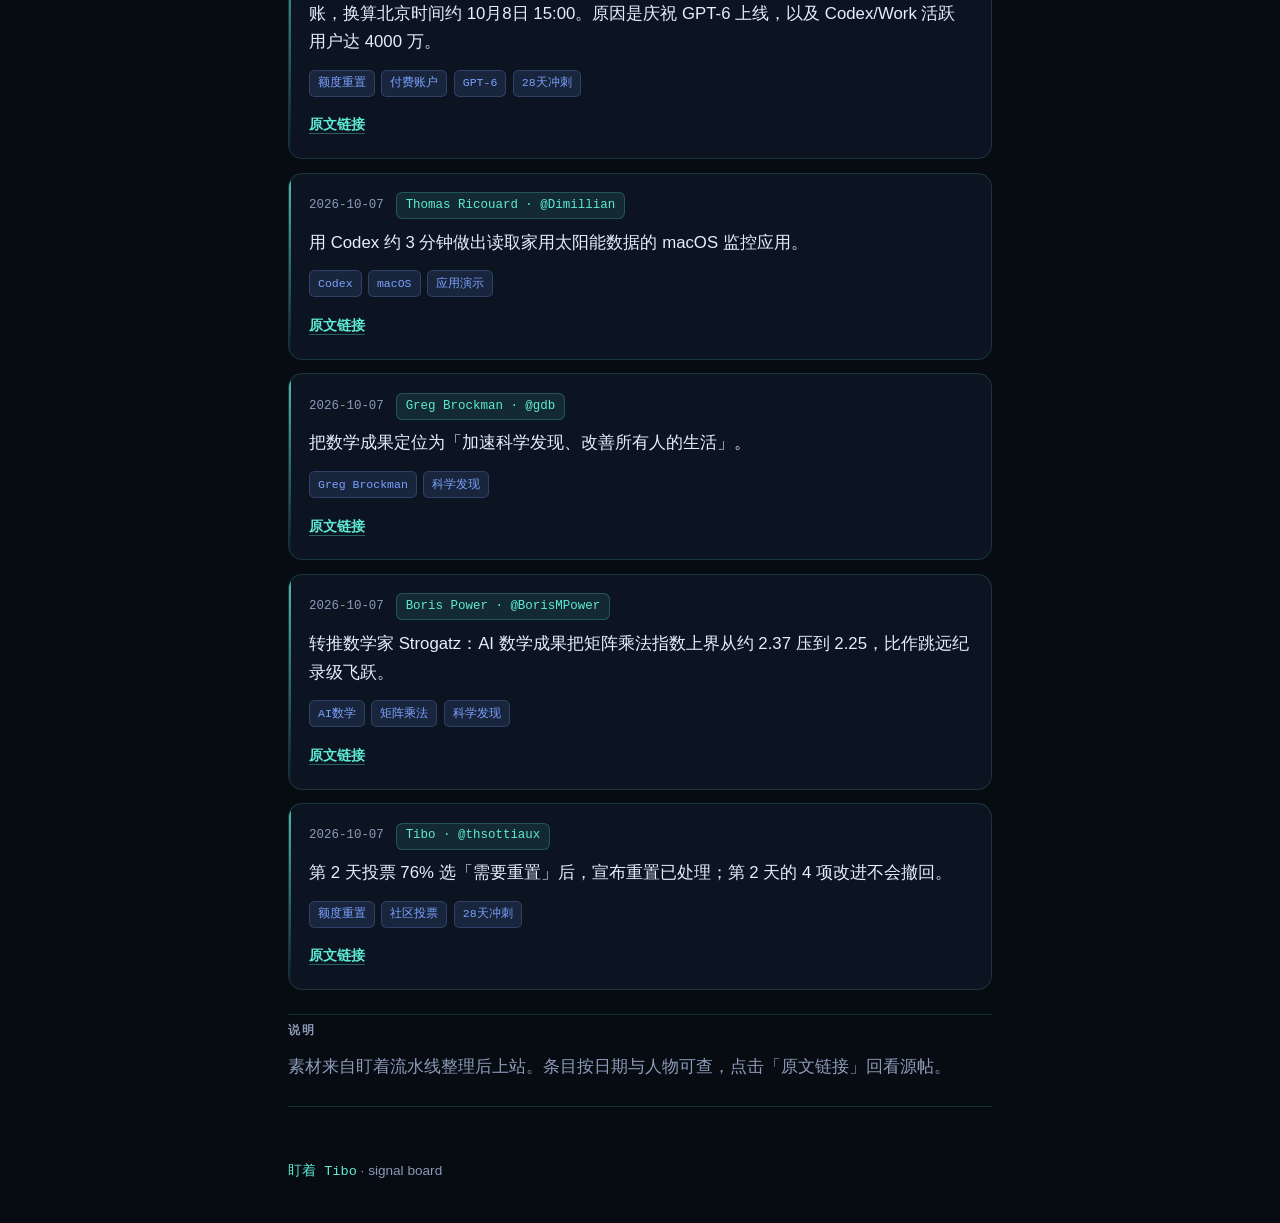
==== commit 671cb853: "Rename blog to 盯着 Tibo" ====
--- a/index.html
+++ b/index.html
@@ -3,8 +3,8 @@
 <head>
   <meta charset="utf-8">
   <meta name="viewport" content="width=device-width, initial-scale=1">
-  <title>盯着 table</title>
-  <meta name="description" content="盯着 table：记录有意思的 AI 文章与盯着相关内容。">
+  <title>盯着 Tibo</title>
+  <meta name="description" content="盯着 Tibo：记录有意思的 AI 文章与盯着相关内容。">
   <meta name="theme-color" content="#070b12">
   <link rel="stylesheet" href="style.css">
 </head>
@@ -16,7 +16,7 @@
         <span class="pulse" aria-hidden="true"></span>
         <p class="kicker">LIVE FEED · AI SIGNAL</p>
       </div>
-      <h1>盯着 <span class="accent">table</span></h1>
+      <h1>盯着 <span class="accent">Tibo</span></h1>
       <p class="bio">把盯着的 AI 动态收成一桌：每日最新，按人物回溯。每条含原文链接、总结、关键字。</p>
     </header>
 
@@ -42,7 +42,7 @@
     </section>
   </main>
   <footer>
-    <p><span class="mono">盯着 table</span> · signal board</p>
+    <p><span class="mono">盯着 Tibo</span> · signal board</p>
   </footer>
   <script src="data.js"></script>
   <script src="app.js"></script>
--- a/style.css
+++ b/style.css
@@ -227,6 +227,10 @@
   font-size: 0.78rem;
 }
 
+a.person {
+  text-decoration: none;
+}
+
 .person {
   display: inline-flex;
   align-items: center;
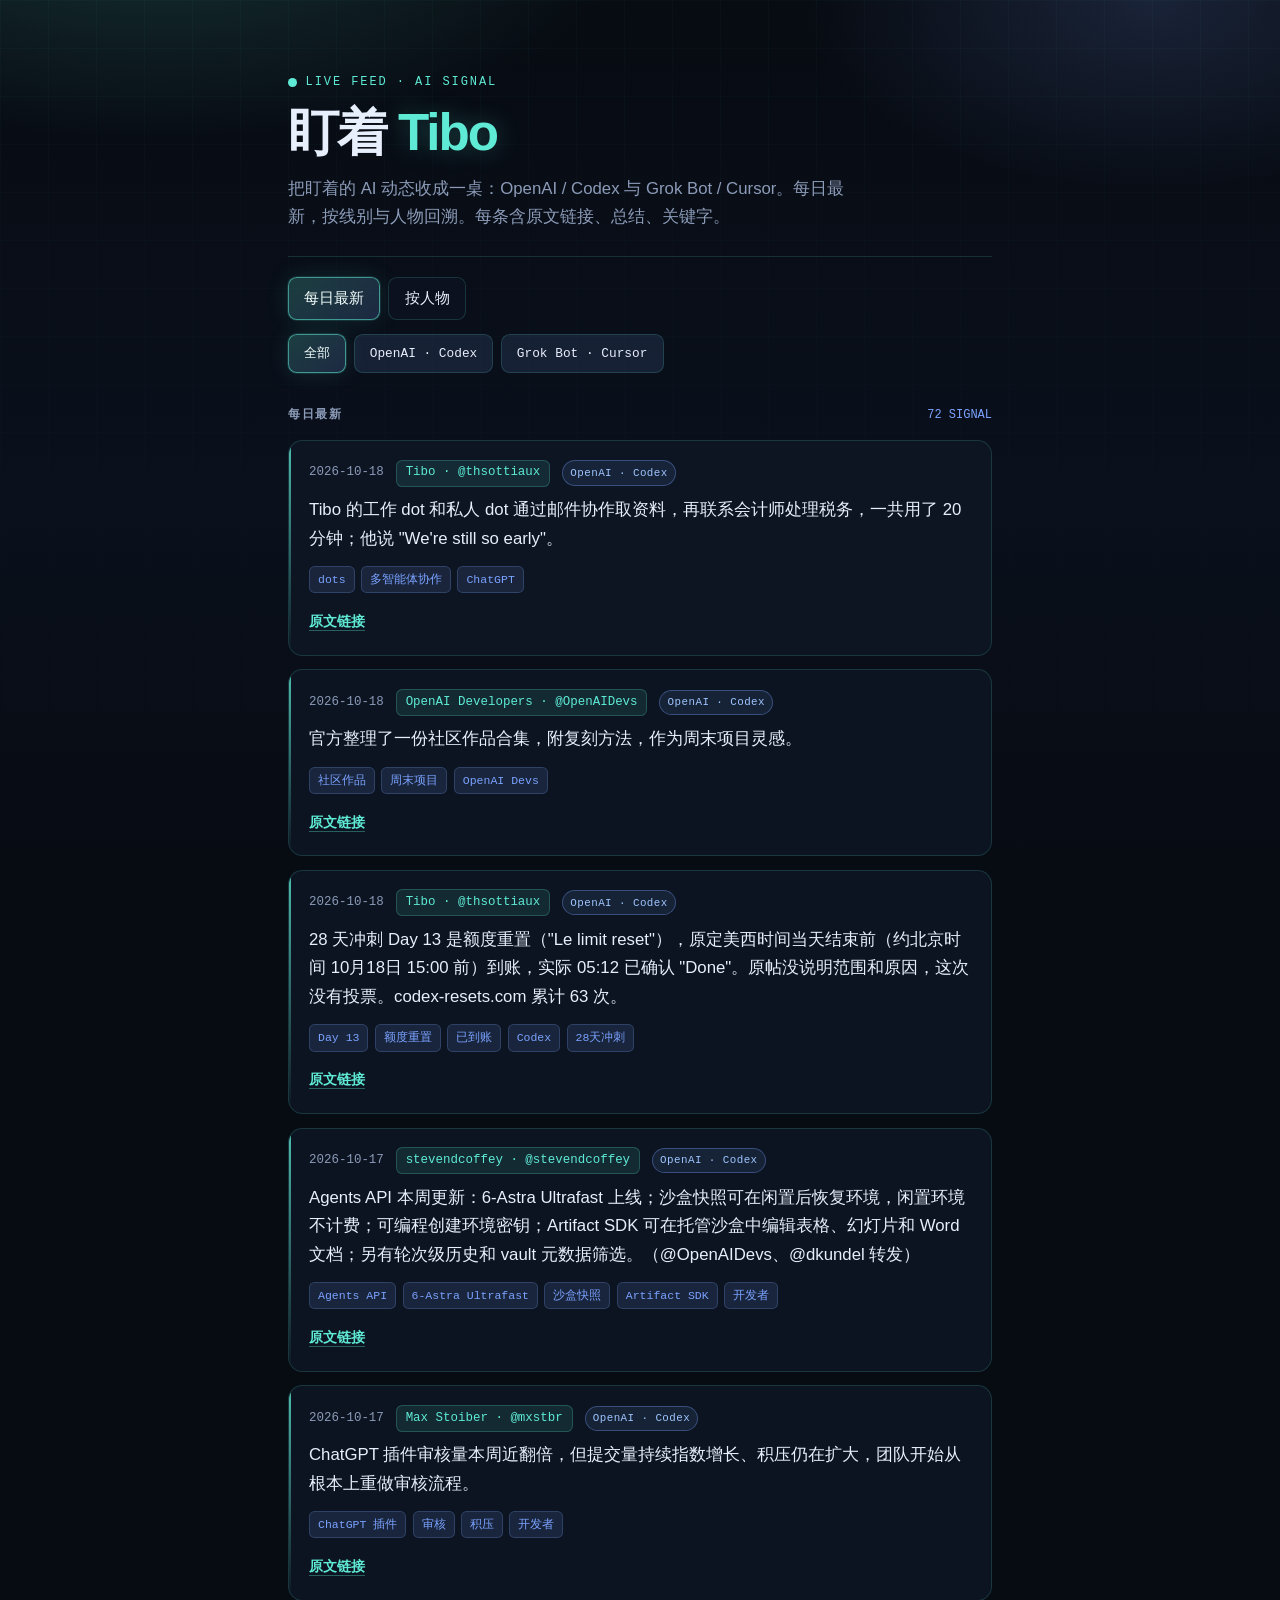
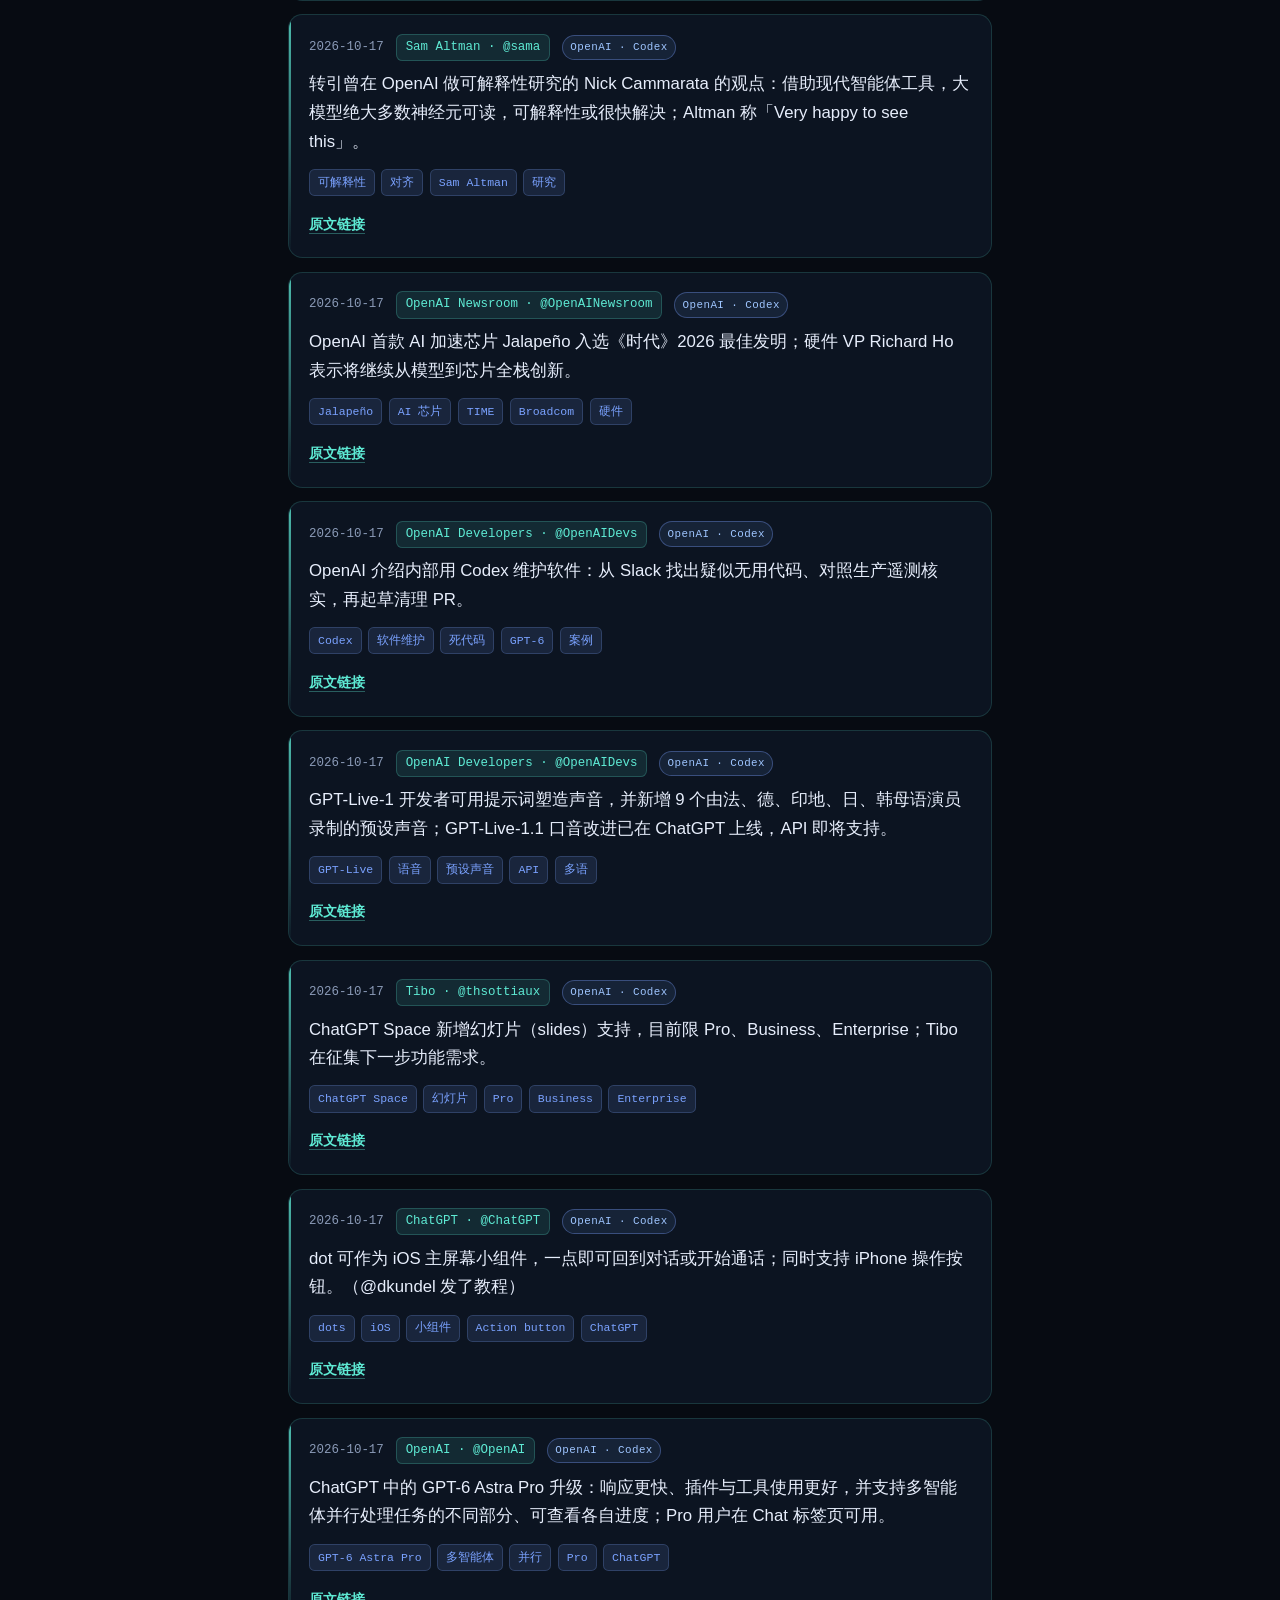
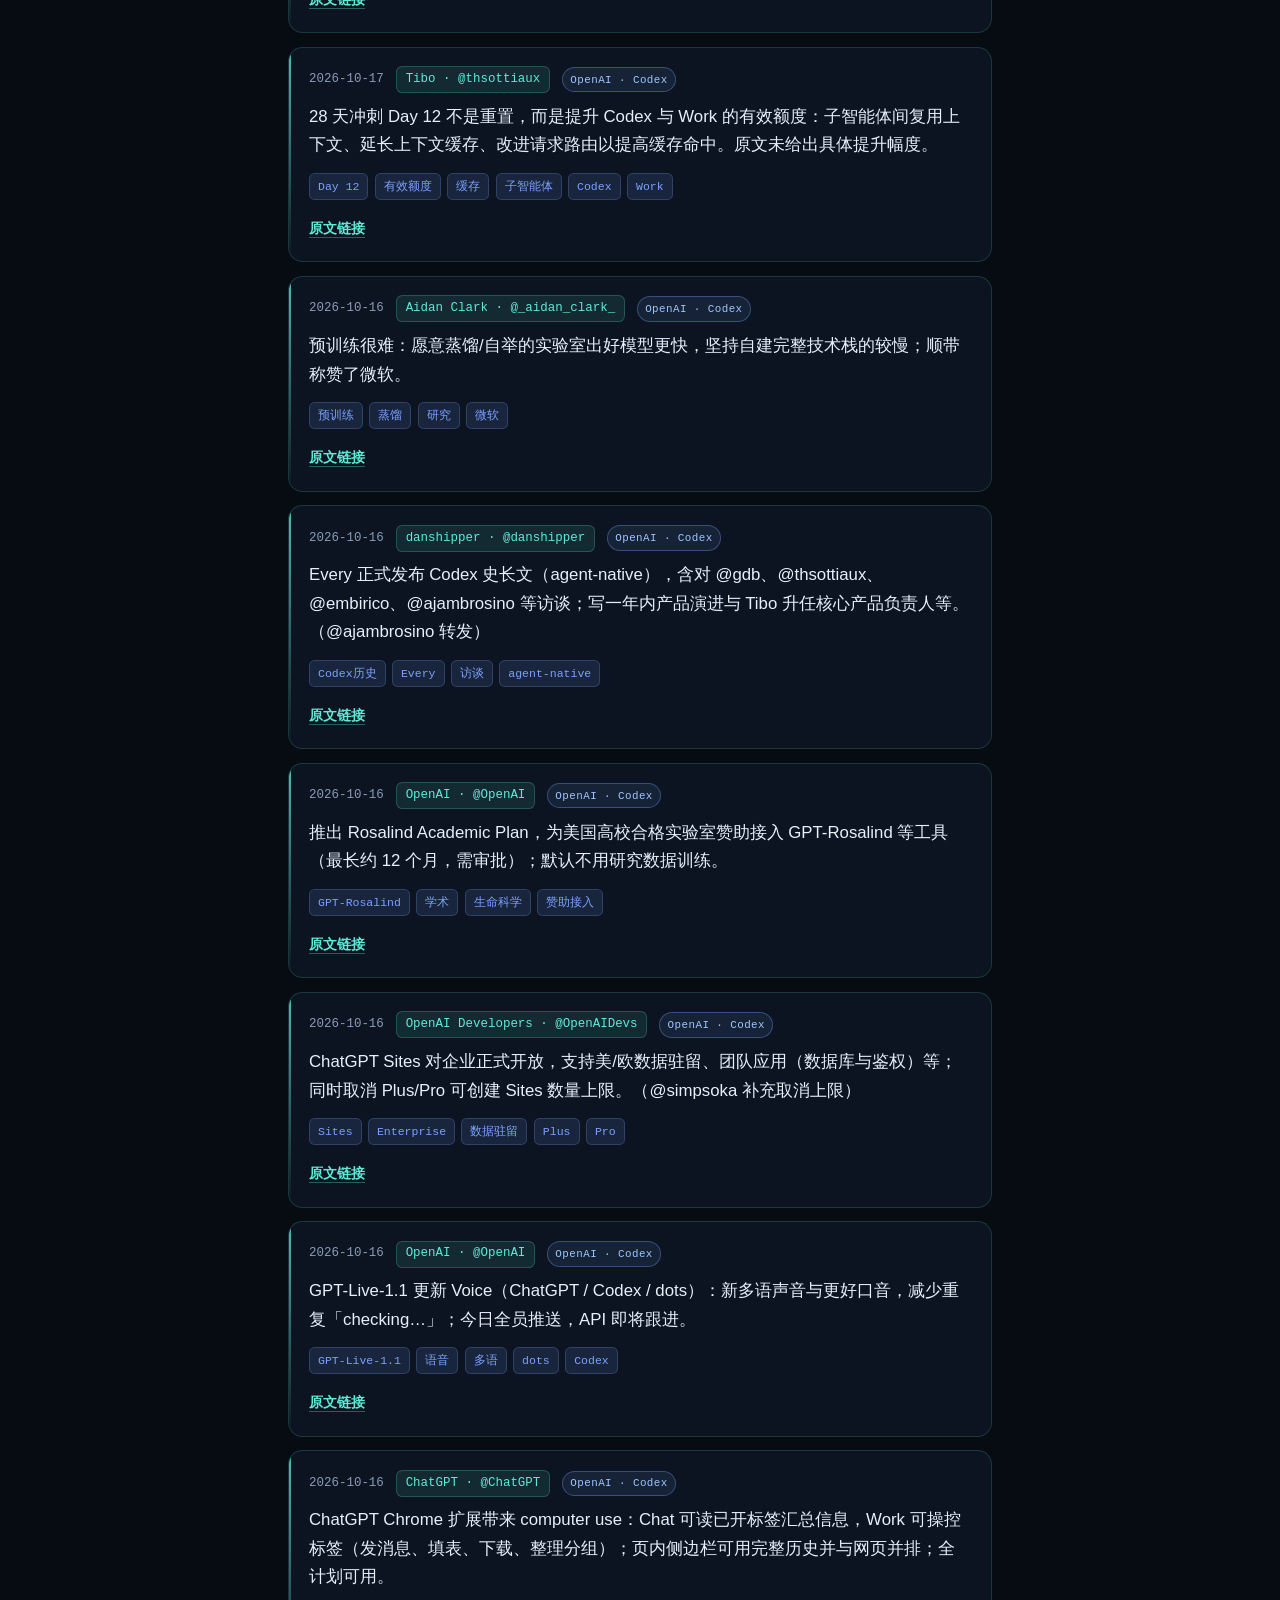
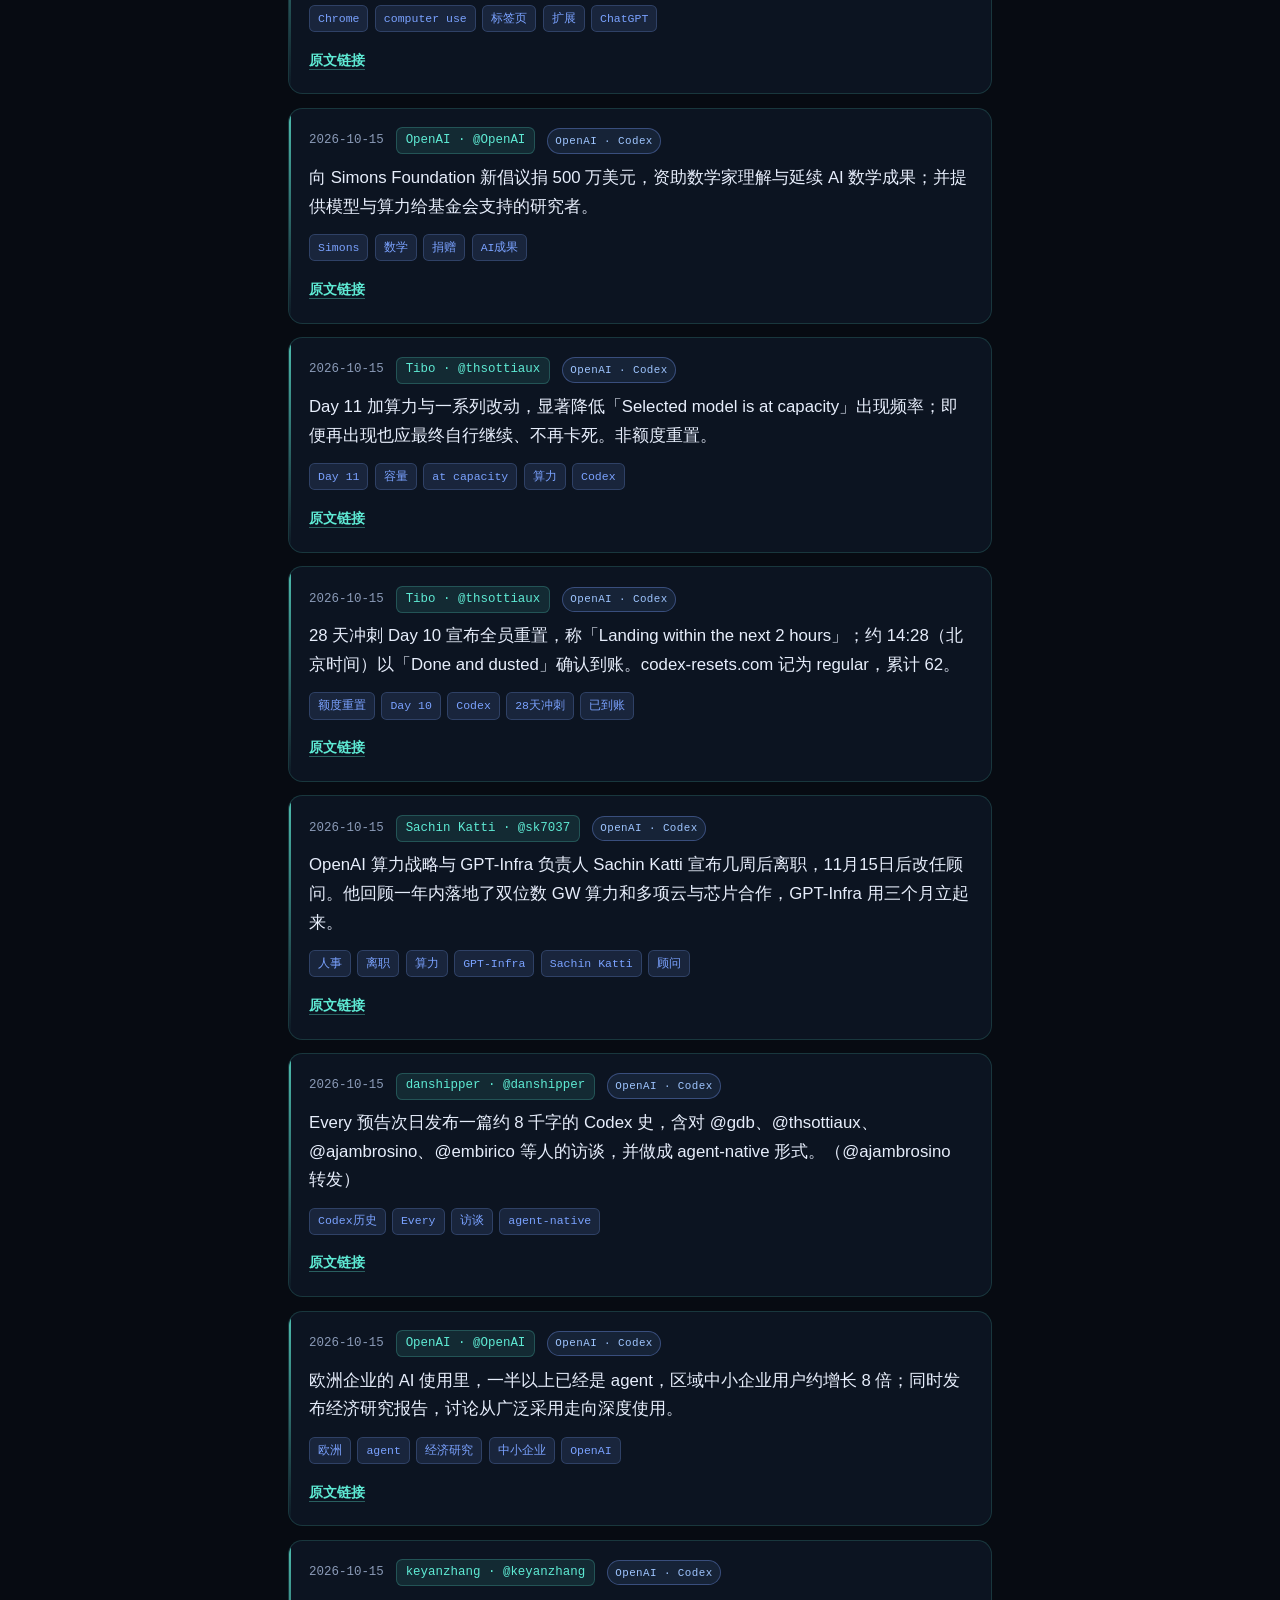
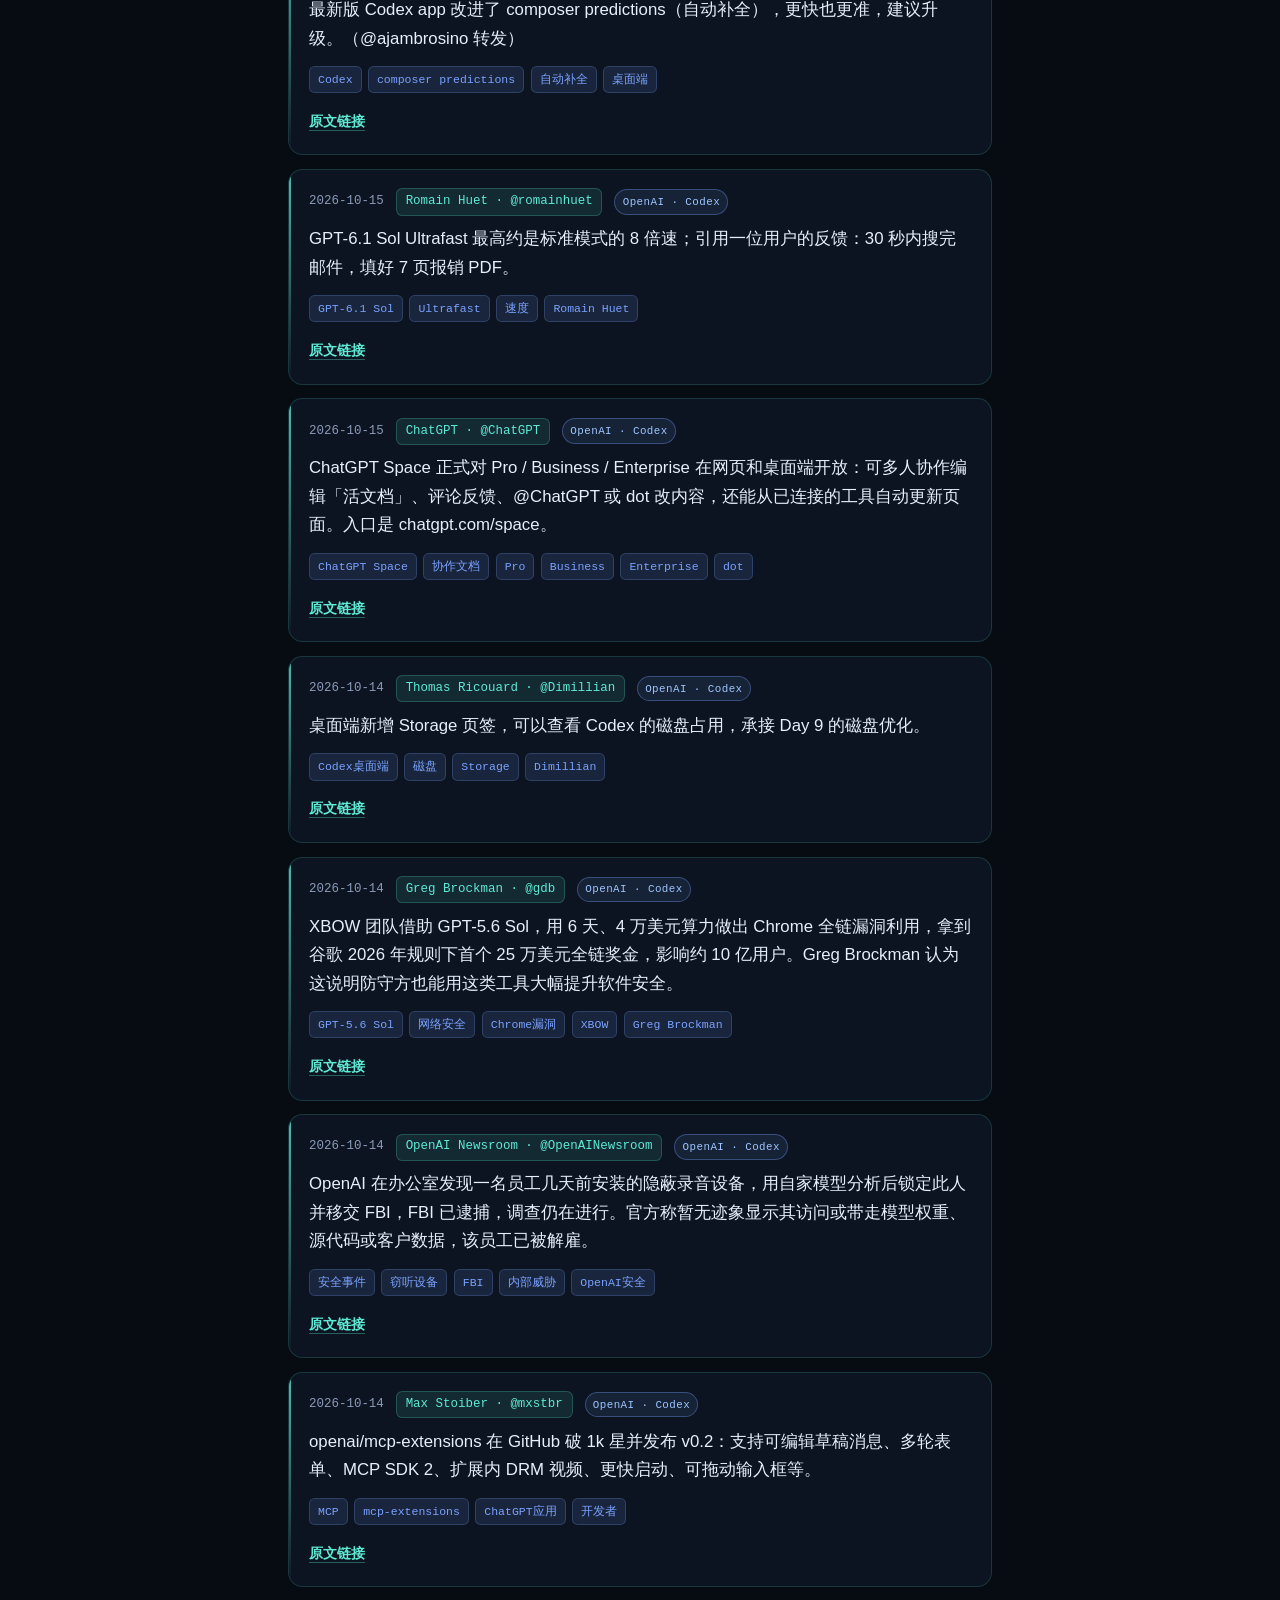
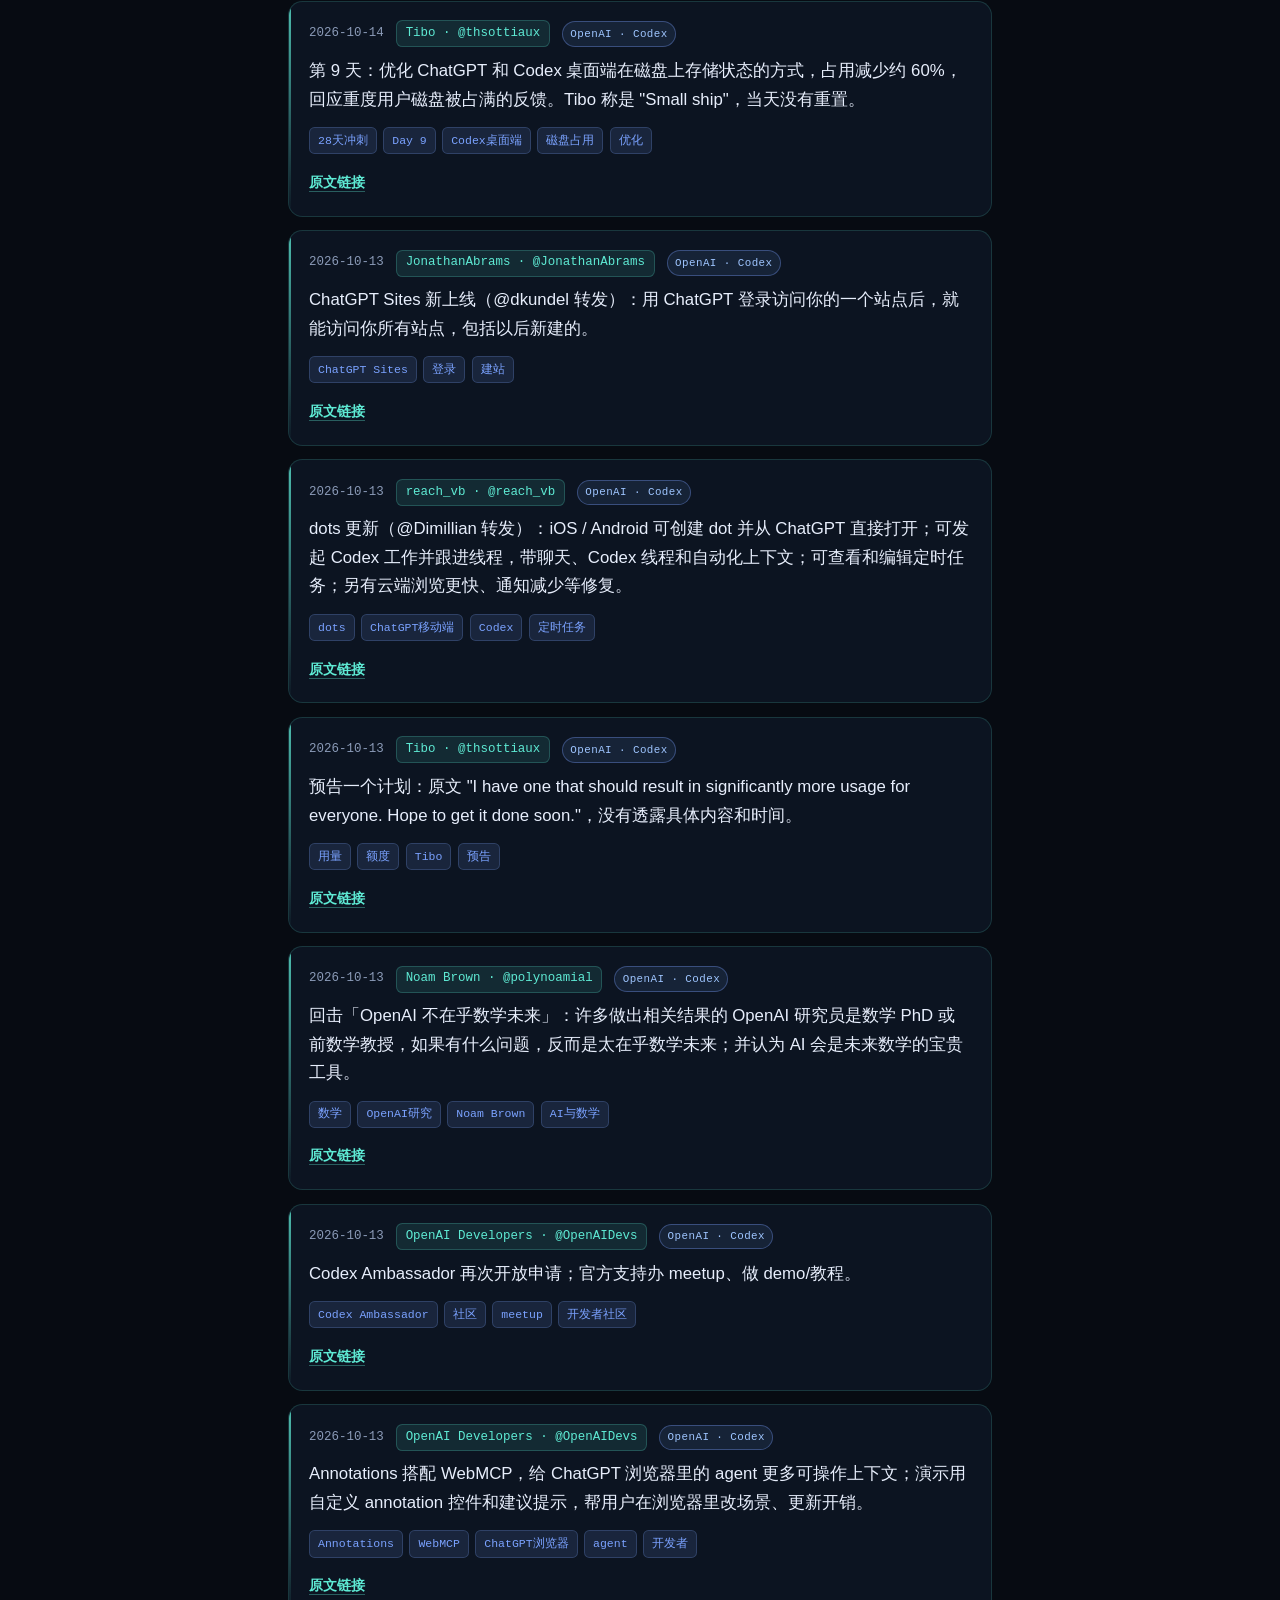
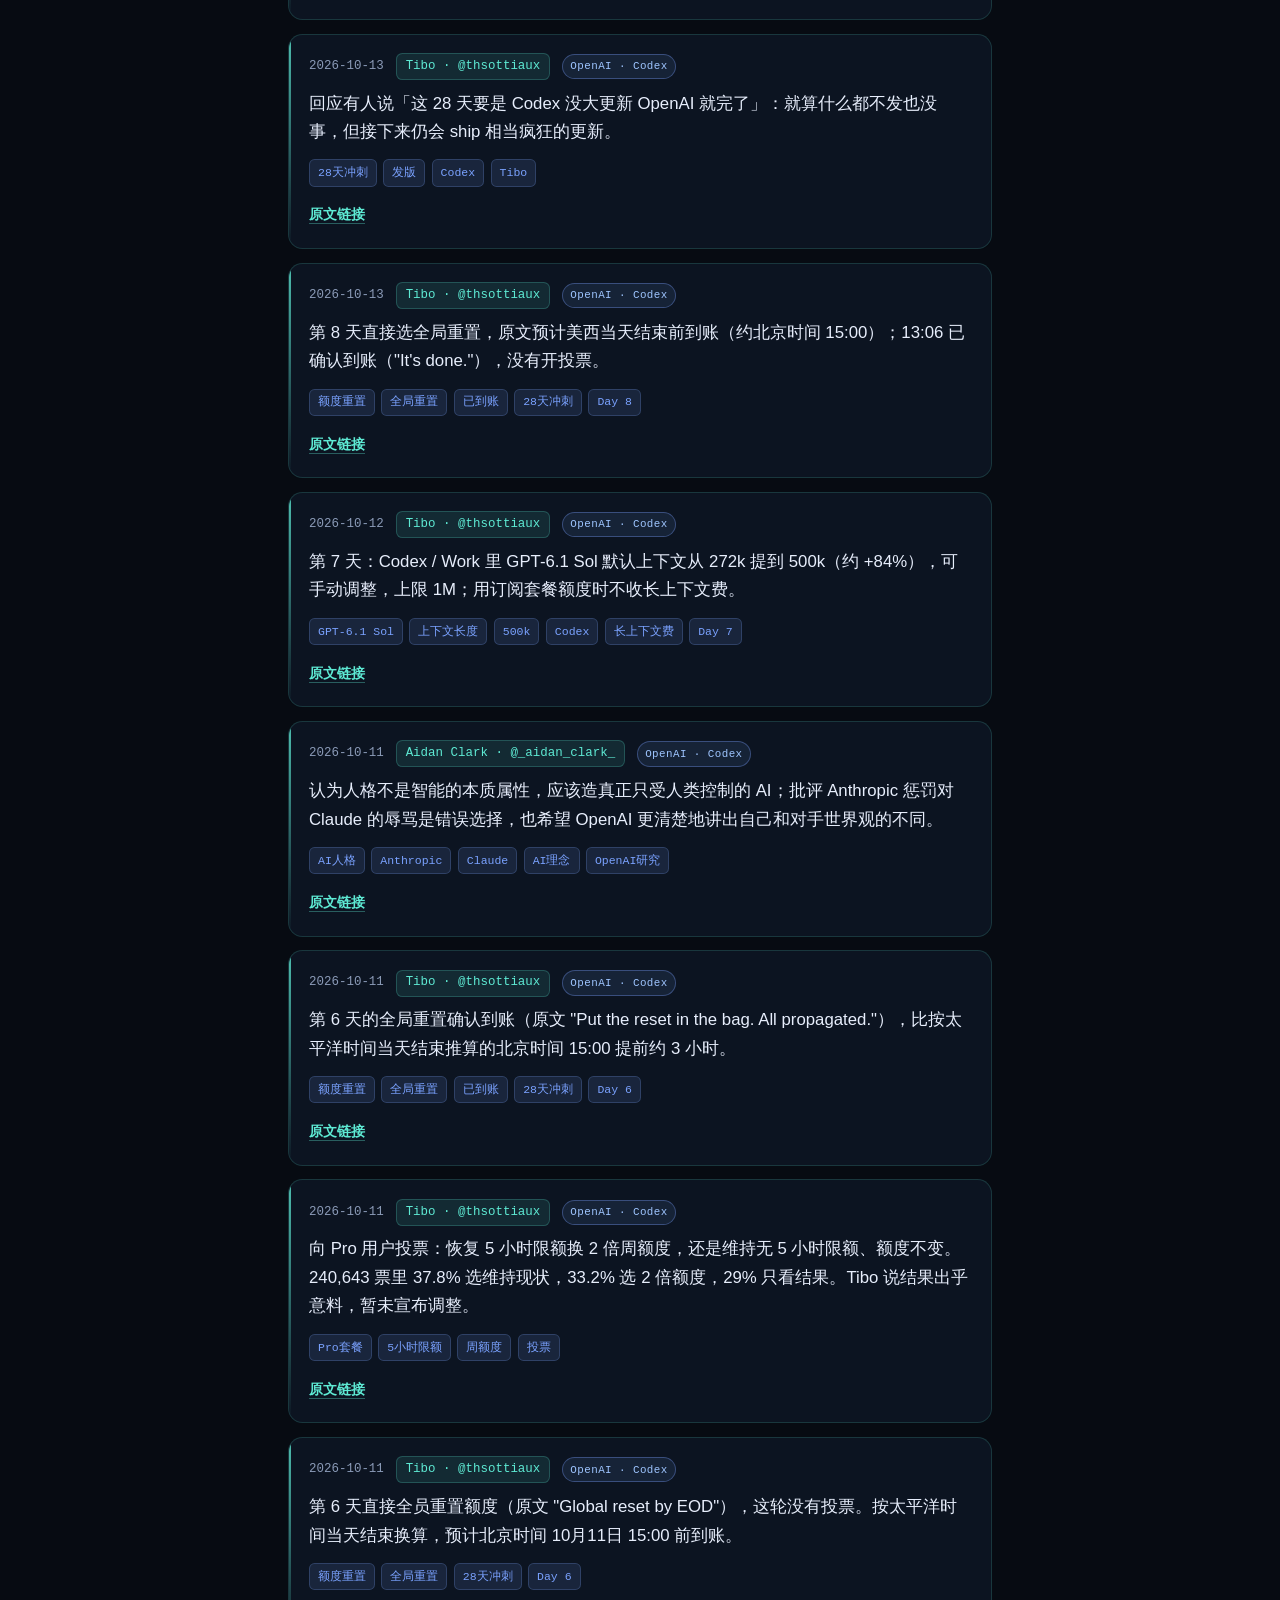
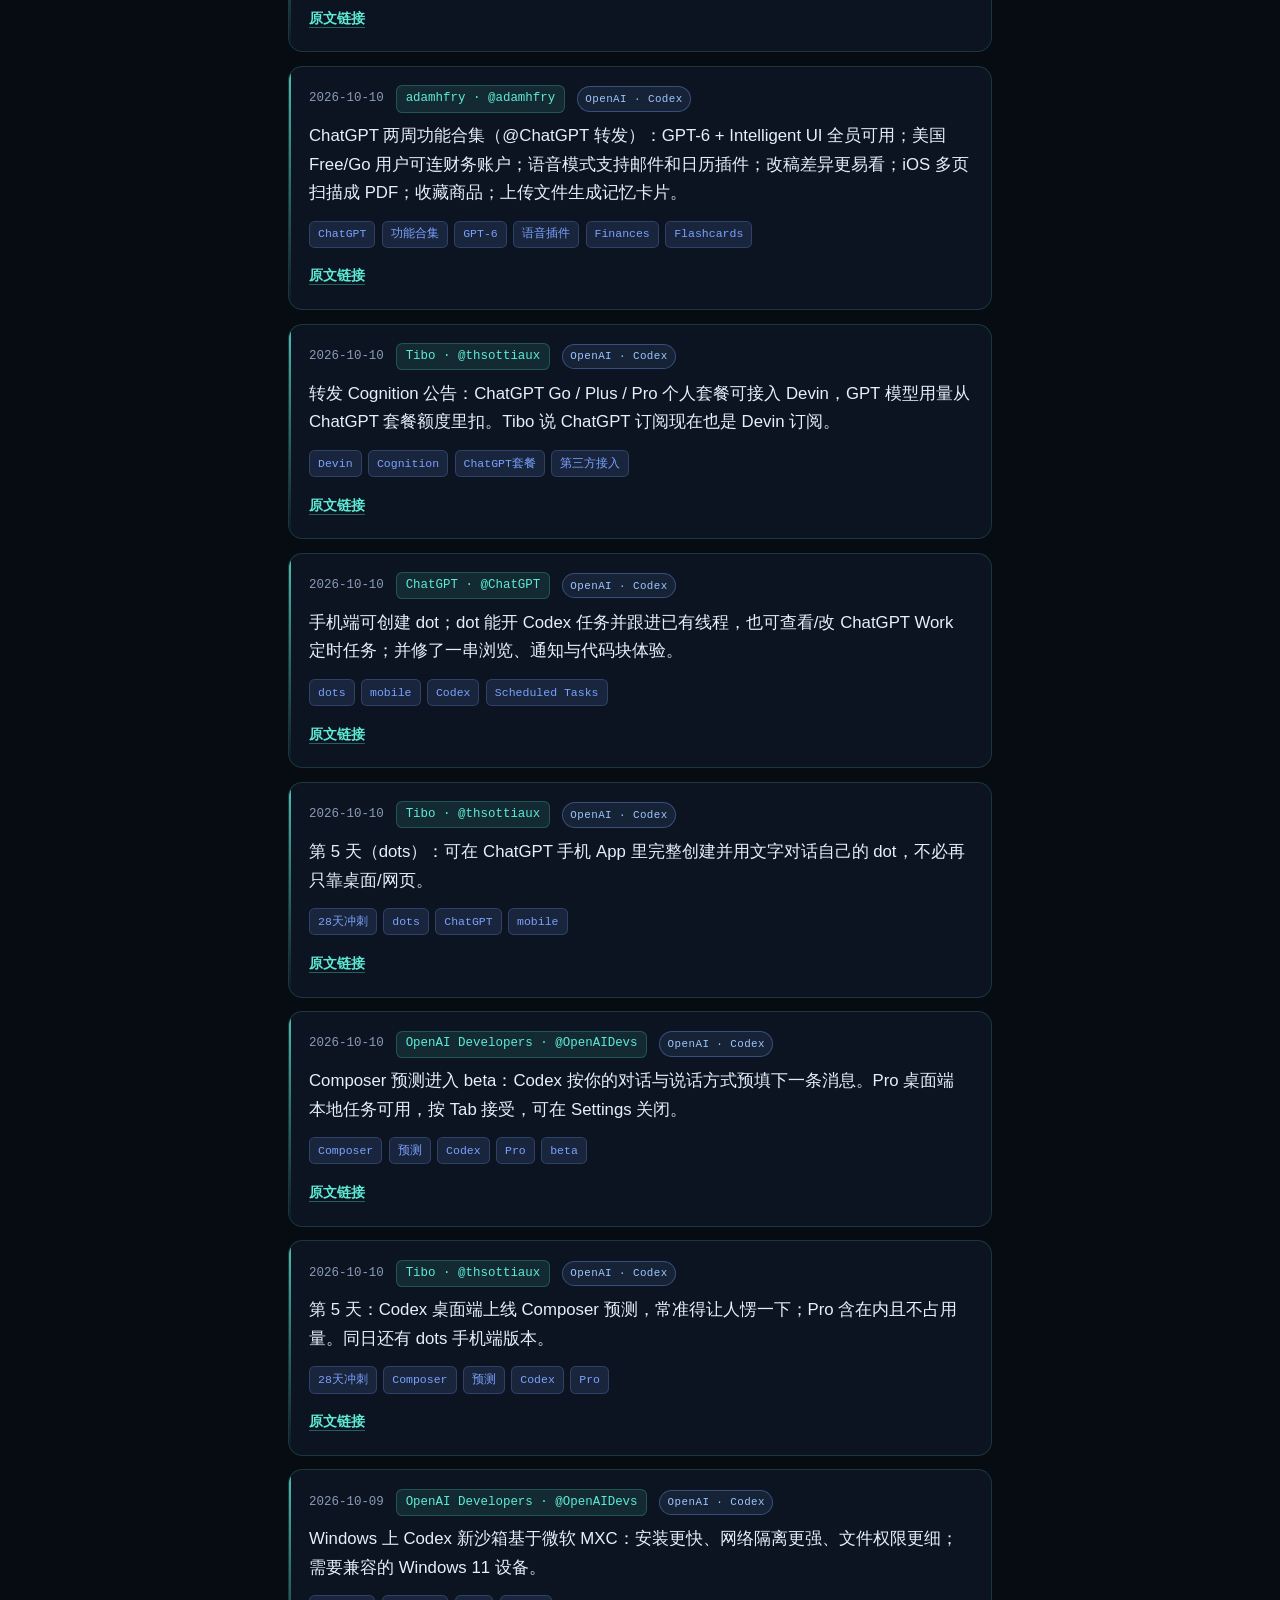
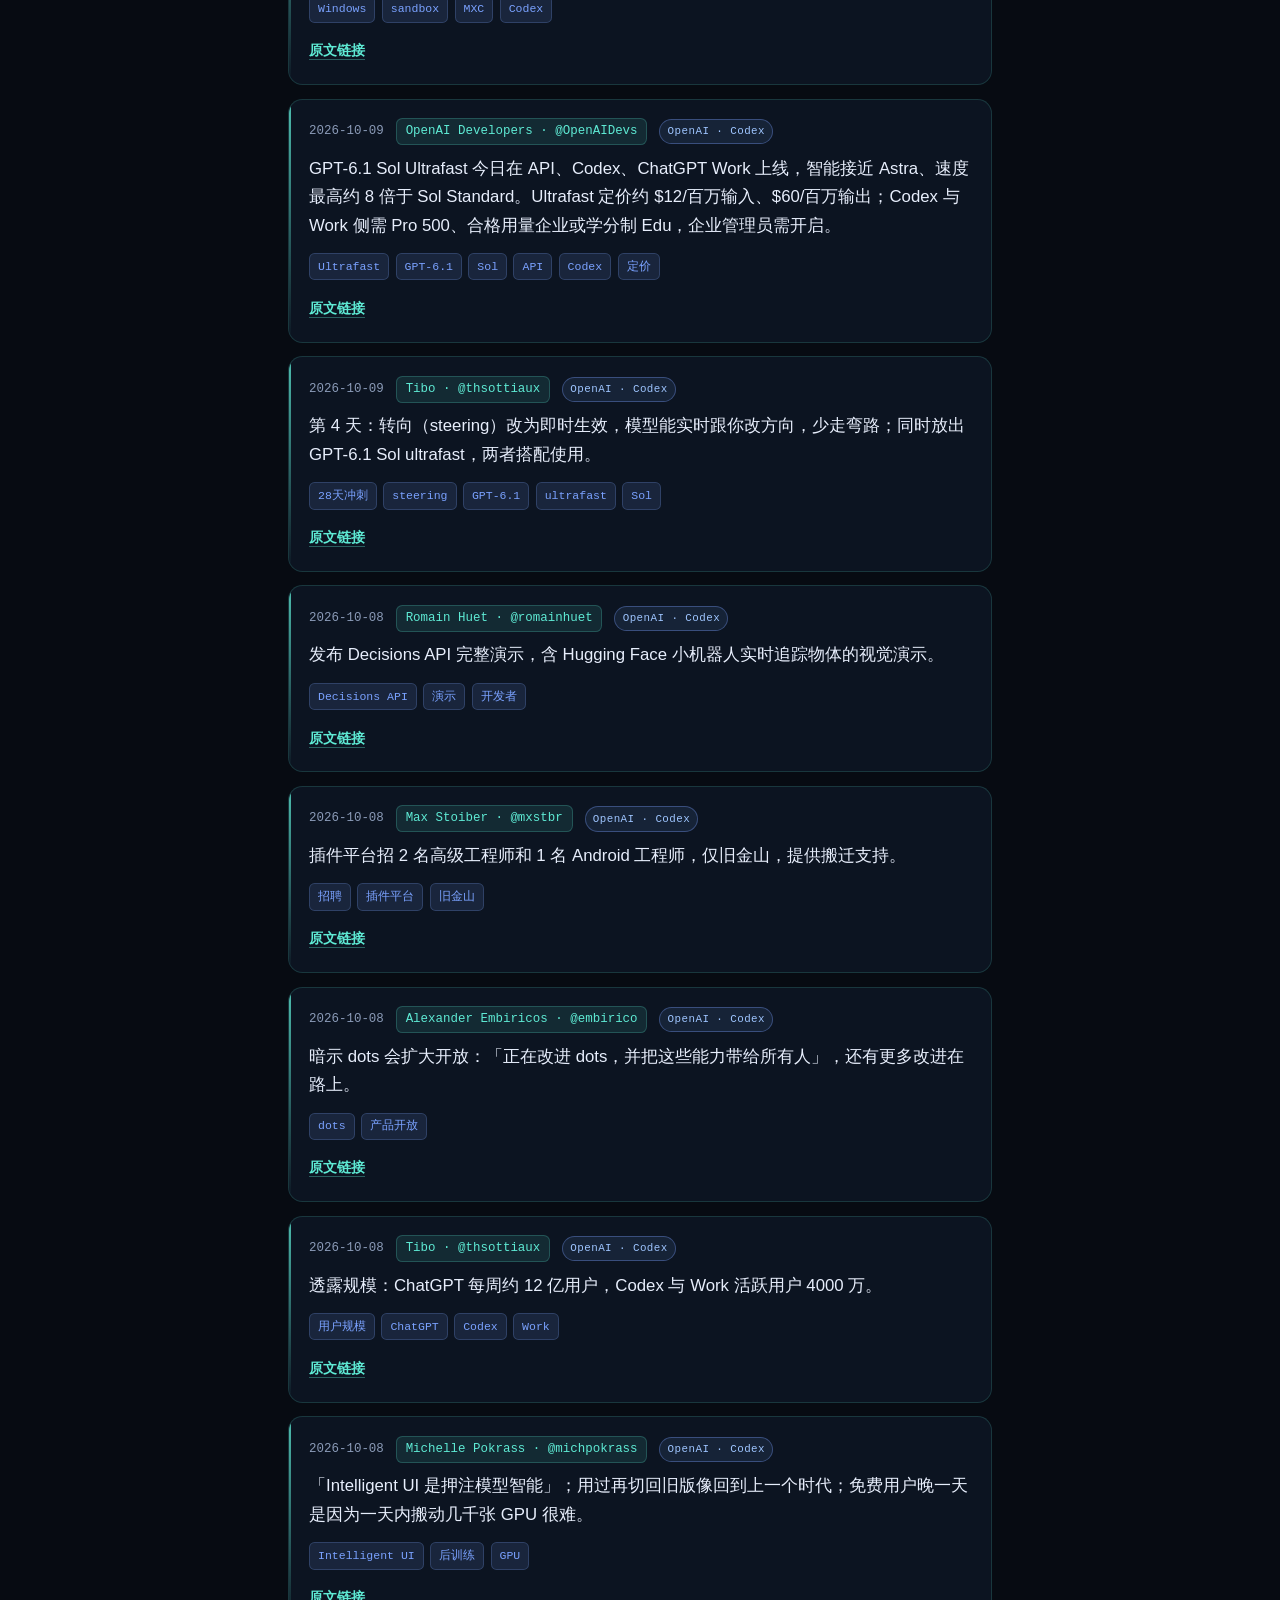
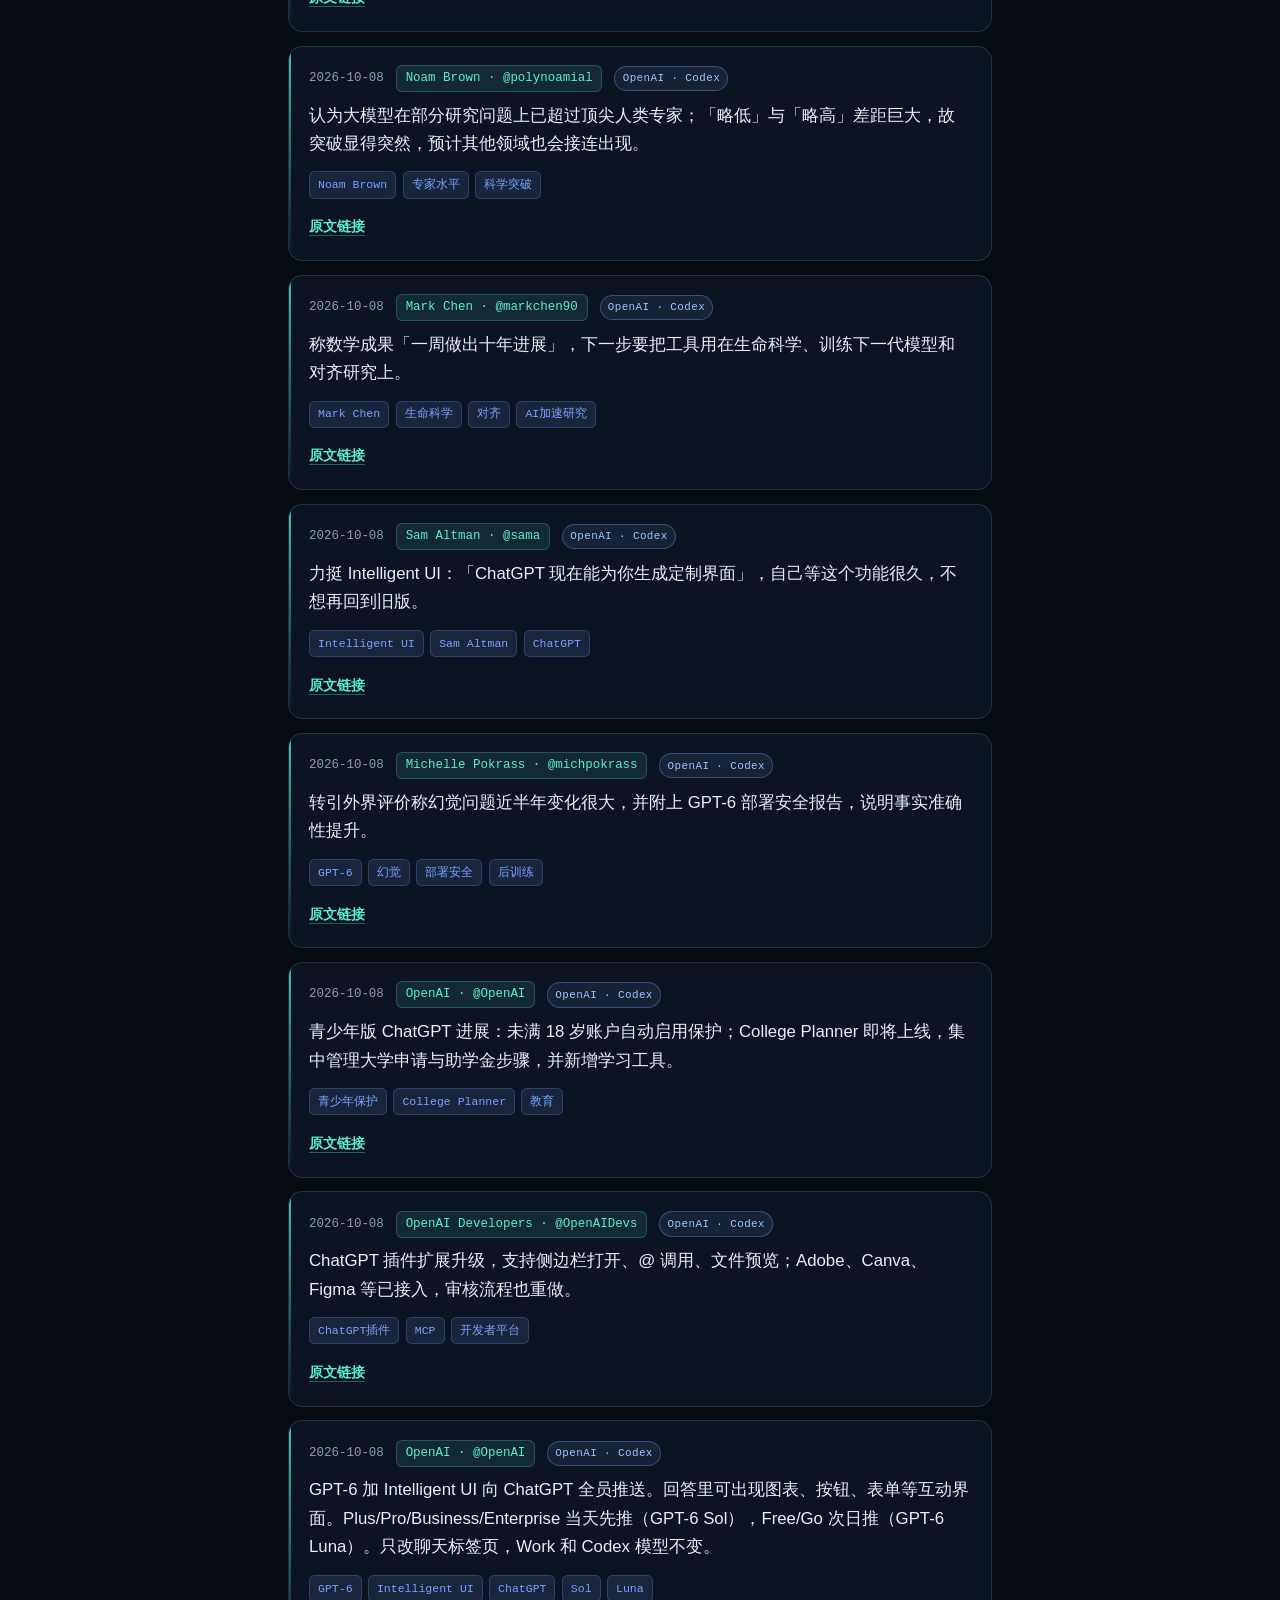
==== commit cd95a694: "Add OpenAI vs Grok Bot/Cursor track filter" ====
--- a/index.html
+++ b/index.html
@@ -17,7 +17,7 @@
         <p class="kicker">LIVE FEED · AI SIGNAL</p>
       </div>
       <h1>盯着 <span class="accent">Tibo</span></h1>
-      <p class="bio">把盯着的 AI 动态收成一桌：每日最新，按人物回溯。每条含原文链接、总结、关键字。</p>
+      <p class="bio">把盯着的 AI 动态收成一桌：OpenAI / Codex 与 Grok Bot / Cursor。每日最新，按线别与人物回溯。每条含原文链接、总结、关键字。</p>
     </header>
 
     <nav class="tabs" role="tablist" aria-label="查询方式">
@@ -25,6 +25,7 @@
       <button type="button" class="tab" role="tab" data-view="person" aria-selected="false">按人物</button>
     </nav>
 
+    <div id="track-bar" class="track-bar" aria-label="线别筛选"></div>
     <div id="person-bar" class="person-bar" hidden aria-label="人物筛选"></div>
 
     <section class="feed" aria-labelledby="view-label">
@@ -38,7 +39,7 @@
 
     <section class="about" aria-labelledby="about-heading">
       <h2 id="about-heading">说明</h2>
-      <p>素材来自盯着流水线整理后上站。条目按日期与人物可查，点击「原文链接」回看源帖。</p>
+      <p>素材来自盯着流水线整理后上站，分 OpenAI / Codex 与 Grok Bot / Cursor 两条线。条目按日期、线别与人物可查，点击「原文链接」回看源帖。</p>
     </section>
   </main>
   <footer>
--- a/style.css
+++ b/style.css
@@ -149,11 +149,39 @@
   box-shadow: 0 0 0 1px rgba(94, 234, 212, 0.12), 0 0 24px rgba(94, 234, 212, 0.12);
 }
 
+.track-bar,
 .person-bar {
   display: flex;
   flex-wrap: wrap;
   gap: 0.45rem;
-  margin: 0 0 1rem;
+  margin: 0 0 0.65rem;
+}
+
+.person-bar {
+  margin-bottom: 1rem;
+}
+
+.track-tag {
+  font-family: var(--mono);
+  font-size: 0.68rem;
+  letter-spacing: 0.04em;
+  padding: 0.15rem 0.45rem;
+  border-radius: 999px;
+  border: 1px solid var(--line);
+  color: var(--muted);
+  white-space: nowrap;
+}
+
+.track-tag.track-openai {
+  color: #9ec5ff;
+  border-color: rgba(122, 162, 255, 0.35);
+  background: rgba(122, 162, 255, 0.1);
+}
+
+.track-tag.track-cursor {
+  color: #7dffe3;
+  border-color: rgba(94, 234, 212, 0.4);
+  background: rgba(94, 234, 212, 0.1);
 }
 
 .chip {
